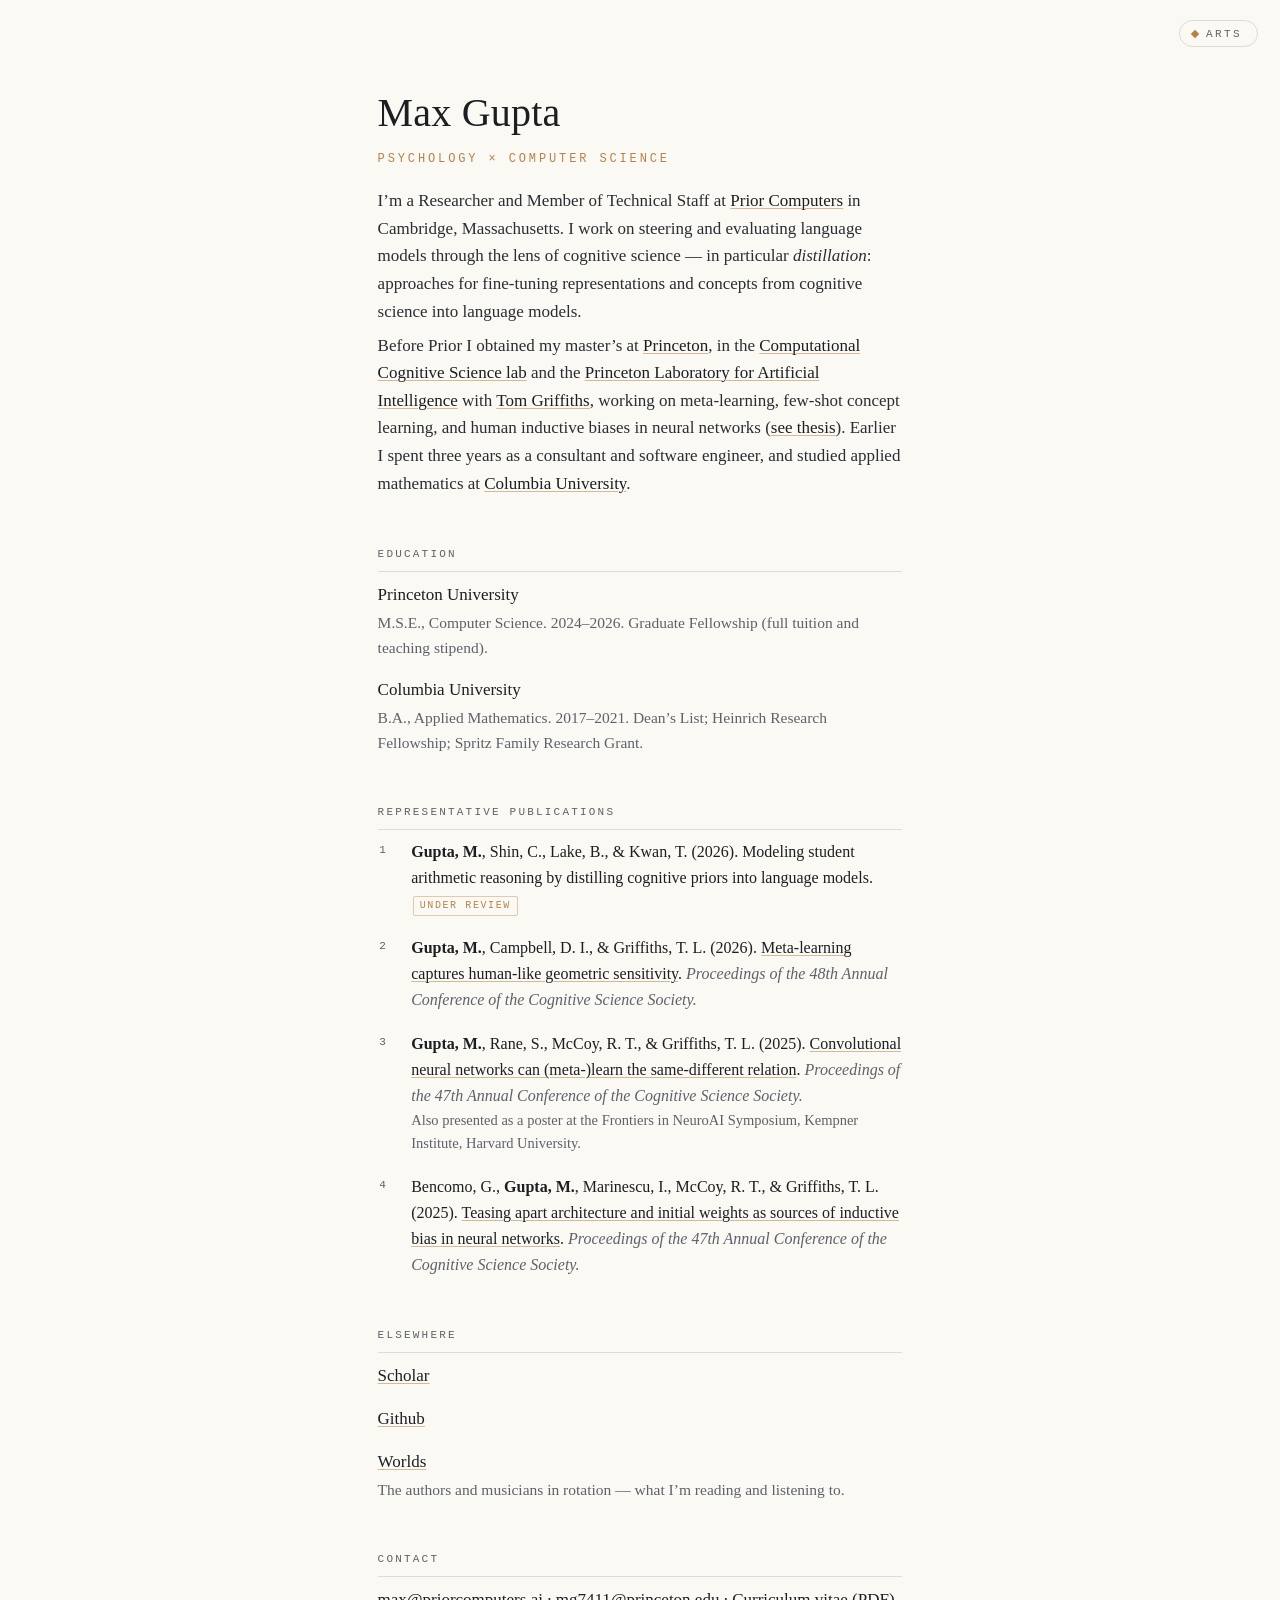
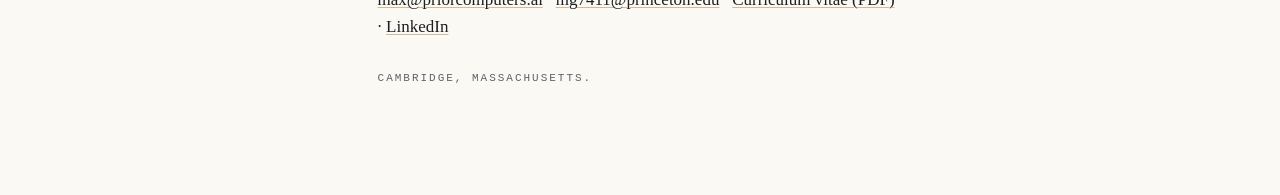
==== index.html @ bff2929c "Merge branch 'notes-field'" ====
<!DOCTYPE html>
<html lang="en">
<head>
<meta charset="utf-8">
<meta name="viewport" content="width=device-width, initial-scale=1">
<title>Max Gupta</title>
<meta name="description" content="Max Gupta — Researcher and Member of Technical Staff at Prior Computers, working on steering and evaluating language models through the lens of cognitive science.">
<meta property="og:title" content="Max Gupta">
<meta property="og:description" content="Psychology × Computer Science. Researcher at Prior Computers, Cambridge MA.">
<meta property="og:type" content="profile">
<meta name="author" content="Max Gupta">
<link rel="icon" href="data:image/svg+xml,%3Csvg%20xmlns='http://www.w3.org/2000/svg'%20viewBox='0%200%2016%2016'%3E%3Cellipse%20cx='7.2'%20cy='10'%20rx='4.6'%20ry='3.2'%20fill='%23B4834C'%20transform='rotate(-20%207.2%2010)'/%3E%3Cline%20x1='11.2'%20y1='9'%20x2='11.2'%20y2='1.6'%20stroke='%23B4834C'%20stroke-width='1.3'/%3E%3C/svg%3E">
<style>
:root{
  --paper:#EDE7DB;
  --ink:#17191D;
  --ink-2:#23272E;
  --navy:#1D2F45;
  --oxblue:#4A6B84;
  --tobacco:#8A6B4F;
  --accent:#B4834C;
  --hairline:rgba(237,231,219,.14);
  --mono:ui-monospace,"SF Mono",Menlo,Consolas,"Liberation Mono",monospace;
}
*{box-sizing:border-box}
html{height:100%}
html,body{margin:0}
body{min-height:100%}
/* The field is entirely fixed-position and must never scroll — that
   rule used to sit on html+body unconditionally, which also froze the
   science page, a document far taller than the viewport. Lock scrolling
   for the field only. */
body[data-mode="arts"]{height:100%;overflow:hidden}
body{
  background:radial-gradient(130% 100% at 50% 42%, var(--navy) 0%, #1a2431 34%, var(--ink) 68%, #14161a 100%);
  color:var(--paper);
  -webkit-font-smoothing:antialiased;
  user-select:none;
}
#stage{position:fixed;inset:0;overflow:hidden}

/* word-mark */
#mark{
  position:fixed;top:22px;left:26px;z-index:10;
  font-family:Georgia,"Times New Roman",serif;
  font-size:12px;letter-spacing:.34em;text-transform:uppercase;
  color:rgba(237,231,219,.62);
  pointer-events:none;
}

/* entities */
.ent{position:absolute;left:0;top:0;will-change:transform;pointer-events:none;
  transform:translate3d(-9999px,-9999px,0)} /* parked off-canvas until placed */
.ent .inner{transform:translate(-50%,-50%)}
.op{
  font-family:var(--mono);
  font-weight:500;
  line-height:1;
  white-space:nowrap;
  transform:translate(-50%,-50%);
  text-shadow:0 0 14px rgba(23,25,29,.8);
}
.op.dyn{
  color:var(--oxblue);
  font-family:Georgia,"Times New Roman",serif;
  font-style:italic;font-weight:400;
}
.op.struct{
  color:var(--tobacco);
  font-family:Georgia,"Times New Roman",serif;
  font-weight:400;
}
.note svg{display:block}

/* anchors: musical objects with a persistent small-caps label */
.anchor{pointer-events:auto;cursor:pointer;outline:none;width:58px;height:58px;left:-29px;top:-29px;
  display:block;text-decoration:none;color:inherit} /* anchors are real <a> elements */
.anchor .inner{position:absolute;left:50%;top:50%}
.anchor .alabel{
  position:absolute;left:50%;top:calc(50% + 23px);
  transform:translateX(-50%);
  font-family:Georgia,"Times New Roman",serif;
  font-variant:small-caps;
  font-size:16px;font-weight:500;letter-spacing:.26em;
  color:rgba(180,131,76,.78);white-space:nowrap;
  /* part of the anchor's single hit area: clicks on the label activate
     the enclosing <a> just like clicks on the note (one tab stop, one
     link), hover styles match via .anchor:hover; padding + equal
     negative margin fatten the hit area a few px without moving the text */
  pointer-events:auto;cursor:pointer;user-select:none;
  padding:5px 8px;margin:-5px -8px;
  transition:color 120ms linear;
  text-shadow:0 1px 6px rgba(23,25,29,.9);
}
.anchor:hover .alabel,.anchor:focus-visible .alabel{color:var(--accent)}

/* transform ring — the only feedback the field ever gives */
.ring{
  position:absolute;left:0;top:0;width:92px;height:92px;
  border:1px solid var(--accent);border-radius:50%;
  pointer-events:none;opacity:0;
  animation:ring .75s cubic-bezier(.2,.6,.3,1) forwards;
}
.ring.dim{border-color:var(--hairline)}
@keyframes ring{
  0%{opacity:.95;transform:translate(-50%,-50%) scale(.18)}
  100%{opacity:0;transform:translate(-50%,-50%) scale(1)}
}

/* controls — small caps, hairline, corner-anchored */
.ctl{
  position:fixed;bottom:20px;z-index:12;
  font-family:var(--mono);font-size:11px;
  letter-spacing:.28em;text-transform:uppercase;
  color:rgba(237,231,219,.55);
  background:transparent;
  border:1px solid var(--hairline);
  padding:7px 14px 6px 16px;
  cursor:pointer;
  transition:color .25s,border-color .25s;
}
.ctl:hover{color:var(--paper);border-color:rgba(237,231,219,.35)}
.ctl.on,.ctl[aria-expanded="true"]{color:var(--accent);border-color:rgba(180,131,76,.45)}
#btn-pause{left:22px}
#btn-dyn{left:120px}
#btn-sound{right:22px}

/* dynamics drawer */
#drawer{
  position:fixed;left:22px;bottom:62px;z-index:11;
  background:var(--ink-2);
  border:1px solid var(--hairline);
  padding:14px 16px 12px;
  min-width:252px;
}
#drawer .row{display:flex;align-items:center;gap:10px;margin:8px 0}
#drawer label{
  font-family:var(--mono);font-size:11px;letter-spacing:.16em;text-transform:uppercase;
  color:rgba(237,231,219,.6);width:88px;flex:none;
}
#drawer .val{
  font-family:var(--mono);font-size:11px;
  color:rgba(237,231,219,.78);width:34px;text-align:right;flex:none;
}
#drawer input[type=range]{
  -webkit-appearance:none;appearance:none;
  flex:1;min-width:96px;height:18px;background:transparent;cursor:pointer;margin:0;
}
#drawer input[type=range]::-webkit-slider-runnable-track{height:1px;background:rgba(237,231,219,.3)}
#drawer input[type=range]::-webkit-slider-thumb{
  -webkit-appearance:none;appearance:none;width:9px;height:9px;border-radius:50%;
  background:var(--accent);border:none;margin-top:-4px;
}
#drawer input[type=range]::-moz-range-track{height:1px;background:rgba(237,231,219,.3)}
#drawer input[type=range]::-moz-range-thumb{width:9px;height:9px;border-radius:50%;background:var(--accent);border:none}
#drawer select{
  flex:1;background:var(--ink);color:rgba(237,231,219,.8);
  border:1px solid var(--hairline);
  font-family:var(--mono);font-size:11px;letter-spacing:.06em;
  padding:4px 6px;cursor:pointer;
}
#drawer input:focus-visible,#drawer select:focus-visible{outline:1px solid var(--accent);outline-offset:3px}

/* ================= SCIENCE — the plain page =================
   A standard academic page: one narrow column of text on paper, a
   serif face, links that look like links. Nothing here moves. The
   only thing it shares with the field is the brass accent and the
   ink, so the two sides read as one site in two moods.          */
:root{
  --paper-lt:#FBF9F4;
  --ink-lt:#1C1E22;
  --muted:#5E6169;
  --rule:rgba(28,30,34,.13);
}
body[data-mode="science"]{
  background:var(--paper-lt);
  color:var(--ink-lt);
  font-family:var(--serif);
  line-height:1.62;
}
body[data-mode="arts"] #science{display:none}
body[data-mode="science"] #arts{display:none}

#science{
  max-width:44rem;
  margin:0 auto;
  padding:clamp(56px,9vh,104px) 7vw clamp(64px,12vh,120px);
  font-size:17px;
}
#science h1{
  margin:0;
  font-size:clamp(30px,5vw,40px);
  font-weight:400;letter-spacing:.005em;
}
#science .sub{
  margin:.35em 0 1.5em;
  font-family:var(--mono);
  font-size:12px;letter-spacing:.24em;text-transform:uppercase;
  color:var(--accent);
}
#science .bio{margin:0 0 .4em;color:#2A2D33}
#science section{margin-top:2.9em}
#science h2{
  margin:0 0 .85em;
  font-family:var(--mono);
  font-size:11px;letter-spacing:.2em;text-transform:uppercase;
  font-weight:400;color:var(--muted);
  padding-bottom:.6em;border-bottom:1px solid var(--rule);
}
#science a{color:var(--ink-lt);text-decoration:underline;text-decoration-color:rgba(180,131,76,.55);
  text-underline-offset:2px;text-decoration-thickness:1px}
#science a:hover{color:#7A5629;text-decoration-color:var(--accent)}
#science a:focus-visible{outline:1px solid var(--accent);outline-offset:2px}

/* education / elsewhere: term on the left, gloss under it */
#science .cv{margin:0}
#science .cv dt{font-weight:400;margin-top:.9em}
#science .cv dt:first-child{margin-top:0}
#science .cv dd{margin:.1em 0 0;color:var(--muted);font-size:15.5px}

/* publications: hanging indent, the way a reference list is set */
#science .pubs{margin:0;padding:0;list-style:none;counter-reset:pub}
#science .pubs li{
  position:relative;
  margin:0 0 1.15em;padding-left:2.1em;
  font-size:16px;
}
#science .pubs li::before{
  counter-increment:pub;content:counter(pub);
  position:absolute;left:.15em;top:.28em;
  font-family:var(--mono);font-size:11px;color:var(--muted);
}
/* own name in bold, the usual convention — NOT underlined, which would
   read as one more link in a list that is already full of them */
#science .au{font-weight:700}
#science .ven{color:var(--muted);font-style:italic}
#science .status{
  display:inline-block;margin-left:.15em;
  font-family:var(--mono);font-size:10px;
  letter-spacing:.16em;text-transform:uppercase;
  color:var(--accent);
  border:1px solid rgba(180,131,76,.4);
  border-radius:2px;padding:1px 6px;
  vertical-align:.12em;
}
#science .note{display:block;font-size:14.5px;color:var(--muted)}
#science .contact{margin:0}
#science .foot{
  margin:2.6em 0 0;font-family:var(--mono);
  font-size:11px;letter-spacing:.18em;text-transform:uppercase;color:var(--muted);
}

/* ---------------- the toggle ----------------
   One control, top right, in both modes. It names the side you are
   NOT on, so it reads as a destination rather than a state. */
#toggle{
  position:fixed;top:20px;right:22px;z-index:40;
  display:flex;align-items:center;gap:8px;
  background:transparent;border:1px solid var(--rule);
  border-radius:999px;
  padding:7px 15px 6px 12px;
  font-family:var(--mono);font-size:11px;
  letter-spacing:.22em;text-transform:uppercase;
  color:var(--muted);cursor:pointer;
  transition:color .2s var(--ease),border-color .2s var(--ease),background .2s var(--ease);
}
#toggle:hover{color:var(--ink-lt);border-color:rgba(28,30,34,.3)}
#toggle:focus-visible{outline:1px solid var(--accent);outline-offset:3px}
.tog-dot{
  width:6px;height:6px;background:var(--accent);
  transform:rotate(45deg);
  transition:transform .3s var(--ease);
}
#toggle:hover .tog-dot{transform:rotate(135deg)}
body[data-mode="arts"] #toggle{
  border-color:var(--hairline);
  color:rgba(237,231,219,.55);
}
body[data-mode="arts"] #toggle:hover{
  color:var(--paper);border-color:rgba(237,231,219,.35);
}
/* the field's own chrome sits top-left / bottom, so the toggle never
   collides with it; on a phone the mark moves down out of its way */
@media (max-width:600px){
  #toggle{top:14px;right:14px;padding:6px 12px 5px 10px}
  #science{font-size:16px;padding-top:76px}
}

@media (prefers-reduced-motion:reduce){
  #toggle,.tog-dot{transition:none}
}

</style>
</head>
<body data-mode="science">

<button id="toggle" type="button" aria-pressed="false">
  <span class="tog-dot" aria-hidden="true"></span><span id="tog-label">Arts</span>
</button>

<!-- ======================= SCIENCE ======================= -->
<main id="science">
  <header class="pg-head">
    <h1>Max Gupta</h1>
    <p class="sub">Psychology &#215; Computer Science</p>
    <p class="bio">
      I&rsquo;m a Researcher and Member of Technical Staff at
      <a href="https://priorcomputers.ai">Prior Computers</a> in Cambridge, Massachusetts. I work on
      steering and evaluating language models through the lens of cognitive science &mdash; in
      particular <em>distillation</em>: approaches for fine-tuning representations and concepts from
      cognitive science into language models.
    </p>
    <p class="bio">
      Before Prior I obtained my master&rsquo;s at <a href="https://www.princeton.edu/">Princeton</a>, in the
      <a href="https://cocosci.princeton.edu/">Computational Cognitive Science lab</a> and the
      <a href="https://ai.princeton.edu">Princeton Laboratory for Artificial Intelligence</a> with
      <a href="https://cocosci.princeton.edu/tom/index.php">Tom Griffiths</a>, working on
      meta-learning, few-shot concept learning, and human inductive biases in neural networks
      (<a href="https://www.proquest.com/openview/a7b53e648a8e9a870068081271bfec73/1?pq-origsite=gscholar&amp;cbl=18750&amp;diss=y">see
      thesis</a>). Earlier I spent three years as a consultant and software engineer, and studied applied
      mathematics at <a href="https://www.columbia.edu/">Columbia University</a>.
    </p>
  </header>

  <section>
    <h2>Education</h2>
    <dl class="cv">
      <dt>Princeton University</dt>
      <dd>M.S.E., Computer Science. 2024&ndash;2026.
          Graduate Fellowship (full tuition and teaching stipend).</dd>
      <dt>Columbia University</dt>
      <dd>B.A., Applied Mathematics. 2017&ndash;2021.
          Dean&rsquo;s List; Heinrich Research Fellowship; Spritz Family Research Grant.</dd>
    </dl>
  </section>

  <section>
    <h2>Representative Publications</h2>
    <ol class="pubs">
      <li>
        <span class="au">Gupta, M.</span>, Shin, C., Lake, B., &amp; Kwan, T. (2026).
        Modeling student arithmetic reasoning by distilling cognitive priors into language models.
        <span class="status">Under review</span>
      </li>
      <li>
        <span class="au">Gupta, M.</span>, Campbell, D. I., &amp; Griffiths, T. L. (2026).
        <a href="https://scholar.google.com/citations?view_op=view_citation&amp;hl=en&amp;user=8n1BqYUAAAAJ&amp;citation_for_view=8n1BqYUAAAAJ:5nxA0vEk-isC">Meta-learning
        captures human-like geometric sensitivity</a>.
        <span class="ven">Proceedings of the 48th Annual Conference of the Cognitive Science Society.</span>
      </li>
      <li>
        <span class="au">Gupta, M.</span>, Rane, S., McCoy, R. T., &amp; Griffiths, T. L. (2025).
        <a href="https://arxiv.org/abs/2503.23212">Convolutional neural networks can (meta-)learn
        the same-different relation</a>.
        <span class="ven">Proceedings of the 47th Annual Conference of the Cognitive Science Society.</span>
        <span class="note">Also presented as a poster at the Frontiers in NeuroAI Symposium,
        Kempner Institute, Harvard University.</span>
      </li>
      <li>
        Bencomo, G., <span class="au">Gupta, M.</span>, Marinescu, I., McCoy, R. T., &amp; Griffiths, T. L. (2025).
        <a href="https://arxiv.org/abs/2502.20237">Teasing apart architecture and initial weights
        as sources of inductive bias in neural networks</a>.
        <span class="ven">Proceedings of the 47th Annual Conference of the Cognitive Science Society.</span>
      </li>
    </ol>
  </section>

  <section>
    <h2>Elsewhere</h2>
    <dl class="cv">
      <dt><a href="https://scholar.google.com/citations?user=8n1BqYUAAAAJ&amp;hl=en">Scholar</a></dt>
      <dt><a href="https://github.com/MaxDGU">Github</a></dt>
      <dt><a href="./worlds.html">Worlds</a></dt>
      <dd>The authors and musicians in rotation &mdash; what I&rsquo;m reading and listening to.</dd>
    </dl>
  </section>

  <section>
    <h2>Contact</h2>
    <p class="contact">
      <a href="mailto:max@priorcomputers.ai">max@priorcomputers.ai</a> &middot;
      <a href="mailto:mg7411@princeton.edu">mg7411@princeton.edu</a> &middot;
      <a href="assets/Max%20Gupta%20CV-2026.pdf">Curriculum vitae (PDF)</a> &middot;
      <a href="https://www.linkedin.com/in/max-g-991112a5/">LinkedIn</a>
    </p>
    <p class="foot">Cambridge, Massachusetts.</p>
  </section>
</main>

<!-- ======================== ARTS ========================= -->
<div id="arts" hidden>
<div id="stage"></div>
<div id="mark"></div>
<button class="ctl" id="btn-pause" aria-pressed="false">pause</button>
<button class="ctl" id="btn-dyn" aria-expanded="false" aria-controls="drawer">dynamics</button>
<button class="ctl" id="btn-sound" aria-pressed="false">sound</button>

<div id="drawer" hidden>
  <div class="row">
    <label for="s-temp">temperature</label>
    <input type="range" id="s-temp" min="0" max="2" step="0.01">
    <span class="val" id="v-temp"></span>
  </div>
  <div class="row">
    <label for="s-react">reactivity</label>
    <input type="range" id="s-react" min="0" max="1" step="0.01">
    <span class="val" id="v-react"></span>
  </div>
  <div class="row">
    <label for="s-dens">density</label>
    <input type="range" id="s-dens" min="6" max="24" step="1">
    <span class="val" id="v-dens"></span>
  </div>
  <div class="row">
    <label for="s-scale">scale</label>
    <select id="s-scale">
      <option value="chromatic">chromatic</option>
      <option value="minor pentatonic">minor pentatonic</option>
      <option value="major">major</option>
      <option value="whole-tone">whole-tone</option>
      <option value="dorian">dorian</option>
    </select>
  </div>
  <div class="row">
    <label for="s-voicing">voicing</label>
    <select id="s-voicing">
      <option value="random">random</option>
      <option value="triad">triad</option>
      <option value="quartal">quartal</option>
      <option value="pentatonic">pentatonic</option>
      <option value="overtone">overtone</option>
    </select>
  </div>
  <div class="row">
    <label for="s-motion">motion</label>
    <select id="s-motion">
      <option value="glide">glide</option>
      <option value="brownian">brownian</option>
      <option value="orbital">orbital</option>
      <option value="harmonic">harmonic</option>
      <option value="flocking">flocking</option>
      <option value="levy">lévy flight</option>
    </select>
  </div>
  <div class="row">
    <label for="s-inst">instrument</label>
    <select id="s-inst">
      <option value="piano">electric piano</option>
      <option value="synth">synth</option>
      <option value="saxophone">saxophone</option>
    </select>
  </div>
</div>
</div><!-- /#arts -->

<script>
(function(){
"use strict";

/* ==================== SITE — edit me =======================
   This is the block to edit. Change the name and the six
   anchor links here; everything else adapts.
     label = hover caption + aria-label
     url   = where the anchor navigates — external http(s)
             links open in a new tab; mailto: and ./ open
             normally in the same tab                       */
var SITE={
  name:"max gupta",
  links:[
    /* the arts side carries the arts links; scholar, github and contact
       read better as plain text on the science page */
    {id:"writing", label:"writing", url:"https://substack.com/@maxgupta662811"},
    {id:"sound",   label:"sound",   url:"https://soundcloud.com/max-gupta-777538832"},
    {id:"worlds",  label:"worlds",  url:"./worlds.html"}
  ]
};

/* ==================== PROGRESSION — tune me ================
   The field starts simple and earns its complexity.
   start    = operators on screen from the very first load
   unlocks  = persistent interaction count at which a NEW
              operator fades in at a screen edge (~2s, one
              quiet ripple, no text). Operators never mutate;
              the world only gains citizens.
   chordCap = maximum tones per entity until cap5At
              interactions, after which the cap rises to 5.  */
var PROGRESSION={
  start:["pp","pp","mp","mp","mf","mf","Σ","Σ"],
  unlocks:[
    {at:5,  op:"f"},
    {at:12, op:"∏"},
    {at:22, op:"∮"}
  ],
  chordCap:4,
  cap5At:35
};
/* ================== end of CONFIG ======================== */

/* ---------- constants ---------- */
var PAPER="237,231,219";
var MIN_CLAMP=36, MAX_CLAMP=96;
var NOTE_MIN=48, NOTE_MAX=84;               /* C3–C6 */
var NOTE_NAMES=["C","C#","D","D#","E","F","F#","G","G#","A","A#","B"];
var stage=document.getElementById("stage");
var reduced=window.matchMedia && window.matchMedia("(prefers-reduced-motion: reduce)").matches;

function rand(a,b){return a+Math.random()*(b-a);}
function nameOf(m){return NOTE_NAMES[((m%12)+12)%12]+(Math.floor(m/12)-1);}
function freqOf(m){return 440*Math.pow(2,(m-69)/12);}

/* ---------- dynamics settings (persisted) ---------- */
var LS_KEY="site-dynamics-v2";
/* scale and voicing default to the SAME pitch classes on purpose. The
   voicing decides what is born, the scale decides where a transform can
   step; matched, the field stays inside one consonant set indefinitely.
   Left mismatched — the old chromatic default — a seeded field drifts
   back to all twelve tones within a few minutes of transforms. */
var DEFAULTS={temperature:1.0, reactivity:1.0, density:18,
              scale:"minor pentatonic", voicing:"pentatonic",
              motion:"glide", instrument:"piano"};
var SCALES={
  "chromatic":[0,1,2,3,4,5,6,7,8,9,10,11],
  "minor pentatonic":[0,3,5,7,10],
  "major":[0,2,4,5,7,9,11],
  "whole-tone":[0,2,4,6,8,10],
  "dorian":[0,2,3,5,7,9,10]
};

/* ---------- voicing: what the field is built out of ----------
   Every field note used to be a uniform random semitone across C3–C6.
   Any two could therefore meet at a minor second, and since notes fuse
   into chords on contact, the harmony of the whole page was a coin
   toss. A voicing is a pitch-class set that all new notes are drawn
   from, so any combination the field arrives at is already consonant:
   stack a triad's tones in any order and octave and it stays a triad.

   `set` is null for `random`, which is the original behaviour.
   Pitches are snapped to the active scale afterwards, so this menu and
   the scale menu compose rather than fight.                          */
var VOICINGS={
  "random":     {set:null},
  "triad":      {set:[0,4,7]},        /* root, third, fifth            */
  "quartal":    {set:[0,5,10]},       /* stacked fourths               */
  "pentatonic": {set:[0,3,5,7,10]},   /* minor pentatonic              */
  "overtone":   {set:[0,2,4,7,10]}    /* partials 1,3,5,7,9 of the root */
};
/* Only these intervals stay clear down in the bass — a third voiced low
   is mud on any instrument, which is why arrangers avoid it there. */
var BASS_TONES=[0,5,7];
var BASS_TOP=59;             /* below C4 counts as the bass register  */

/* ---------- motion models ----------
   Six laws of motion for the same field. `glide` is the original:
   constant speed, direction changed only by walls and contacts. The
   others each answer a different question about how a note should
   wander. Temperature stays the single energy knob throughout — every
   model reads targetSpeed(), so warming the field speeds all six.
   Anchors are exempt: they are links first, and keep their stately
   glide so they never become hard to catch.                         */
var MOTIONS={
  "glide":    {},   /* ballistic — constant velocity between bounces   */
  "brownian": {},   /* Ornstein–Uhlenbeck — a true damped random walk  */
  "orbital":  {},   /* Newtonian central gravity, softened at the core */
  "harmonic": {},   /* each note springs about a home point (SHM)      */
  "flocking": {},   /* boids — separation, alignment, cohesion         */
  "levy":     {}    /* Lévy flight — Pareto runs, heavy-tailed turns   */
};

/* ---------- instruments ----------
   Three voices over the same note events. Each maps the dynamic's
   modulation index onto its own idea of brightness, so pp stays dark
   and ff bites whichever is chosen. `gain` trims each voice to a
   common loudness: a sawtooth carries far more energy than a sine.
   `dur` and `stagger` carry the articulation — the piano is struck and
   decays, the reed and the synth are blown and sustain.            */
var INSTRUMENTS={
  piano:    {gain:1.00, stagger:0.035, dur:function(n){return 0.55+0.14*n;}},
  synth:    {gain:0.42, stagger:0.045, dur:function(n){return 0.80+0.16*n;}},
  saxophone:{gain:0.36, stagger:0.055, dur:function(n){return 0.92+0.18*n;}}
};

var settings={};
for(var k0 in DEFAULTS) settings[k0]=DEFAULTS[k0];
try{
  var stored=JSON.parse(localStorage.getItem(LS_KEY)||"null");
  if(stored) for(var k1 in DEFAULTS){
    if(stored[k1]!==undefined) settings[k1]=stored[k1];
  }
  if(!SCALES[settings.scale]) settings.scale=DEFAULTS.scale;
  if(!MOTIONS[settings.motion]) settings.motion=DEFAULTS.motion;
  if(!INSTRUMENTS[settings.instrument]) settings.instrument=DEFAULTS.instrument;
  if(!VOICINGS[settings.voicing]) settings.voicing=DEFAULTS.voicing;
}catch(e){}
function saveSettings(){
  try{ localStorage.setItem(LS_KEY,JSON.stringify(settings)); }catch(e){}
}

/* ---------- interaction counter (persisted) ----------
   Every transform or fusion counts. Reload resets the field
   but keeps this number — the world remembers how much
   music has been made in it.                            */
var LS_PROG="site-progression-v1";
var interactions=0;
try{ interactions=Math.max(0,parseInt(localStorage.getItem(LS_PROG)||"0",10)||0); }catch(e){}
var progWrite=0;
function bumpInteractions(){
  interactions++;
  /* the count is exact in memory; the WRITE is coalesced. A dense field
     under an active motion model can transform many times a second, and
     localStorage.setItem is synchronous — writing each one janks. */
  if(!progWrite) progWrite=setTimeout(function(){
    progWrite=0;
    try{ localStorage.setItem(LS_PROG,String(interactions)); }catch(e){}
  },400);
  checkProgression();
}
function toneCap(){ return interactions>=PROGRESSION.cap5At ? 5 : PROGRESSION.chordCap; }

/* nearest scale tone (semitone classes mod 12); chromatic is identity */
function snapToScale(midi){
  var tones=SCALES[settings.scale]||SCALES.chromatic;
  if(tones.length===12) return midi;
  var pc=((midi%12)+12)%12;
  for(var d=0;d<=6;d++){
    if(tones.indexOf((pc+d)%12)>=0) return midi+d;
    if(tones.indexOf(((pc-d)%12+12)%12)>=0) return midi-d;
  }
  return midi;
}
function snapSet(set){
  var out=[];
  set.forEach(function(m){ var s=snapToScale(m); if(out.indexOf(s)<0) out.push(s); });
  return out.sort(function(a,b){return a-b;});
}

/* Pick a register FIRST, then a pitch class from the voicing inside it.
   Choosing register first keeps the field from stacking up in one
   octave, and lets the bass be treated differently from the rest. */
function seedPitch(){
  var v=VOICINGS[settings.voicing], set=v&&v.set;
  /* `random` is the original uniform draw, still snapped to the active
     scale so the invariant "every note sits on the scale" holds for all
     voicings. Under the chromatic scale the snap is the identity, so
     this reproduces the old field exactly. */
  if(!set) return snapToScale(NOTE_MIN+Math.floor(rand(0,NOTE_MAX-NOTE_MIN+1)));
  var r=Math.random(), lo, hi;
  if(r<0.25){ lo=NOTE_MIN; hi=BASS_TOP; }            /* a quarter down low */
  else if(r<0.70){ lo=BASS_TOP+1; hi=BASS_TOP+12; }  /* most in the middle */
  else { lo=BASS_TOP+13; hi=NOTE_MAX; }
  var pcs=set;
  if(hi<=BASS_TOP){
    pcs=set.filter(function(pc){ return BASS_TONES.indexOf(pc)>=0; });
    if(!pcs.length) pcs=[set[0]];
  }
  var pc=pcs[Math.floor(Math.random()*pcs.length)];
  var m=lo+((((pc-lo)%12)+12)%12);                   /* lowest such note ≥ lo */
  var span=Math.floor((hi-m)/12);
  if(span>0) m+=12*Math.floor(Math.random()*(span+1));
  m=snapToScale(m);
  if(m>NOTE_MAX) m-=12;
  if(m<NOTE_MIN) m+=12;
  return m;
}
/* nearest tone of the voicing, by shortest move around the circle —
   used to retune the field in place when the menu changes, so the
   switch is heard as a modulation rather than seen as a reshuffle */
function snapToVoicing(midi){
  var v=VOICINGS[settings.voicing], set=v&&v.set;
  if(!set) return midi;
  var pc=((midi%12)+12)%12, bestAbs=99, bestD=0;
  for(var i=0;i<set.length;i++){
    var d=((set[i]-pc)%12+12)%12;
    if(d>6) d-=12;
    if(Math.abs(d)<bestAbs){ bestAbs=Math.abs(d); bestD=d; }
  }
  return wrapRange(midi+bestD);
}
function reseatVoicing(){
  notes.forEach(function(n){
    if(n.anchor||n.dying) return;    /* anchors are the site's own identity */
    var out=[];
    n.tones.forEach(function(m){
      var t=snapToScale(snapToVoicing(m));
      if(out.indexOf(t)<0) out.push(t);
    });
    n.tones=out.sort(function(a,b){return a-b;});
    restyleNote(n);
  });
}

/* ---------- note geometry ----------
   Lower average pitch -> slightly larger head (18–30px).
   Brightness follows register: higher pitch reads brighter.
   Loudness (dynamics state) modulates both: pp faint/slightly
   smaller, ff full paper/slightly larger (±25% at most). */
function headSize(midi){           /* head width in px */
  return 30-(Math.min(NOTE_MAX,Math.max(NOTE_MIN,midi))-NOTE_MIN)/3; /* 30 → 18 */
}
function brightness(midi){         /* 0.55 … 1.0 */
  return 0.55+0.45*Math.min(1,Math.max(0,(midi-MIN_CLAMP)/(MAX_CLAMP-MIN_CLAMP)));
}
function avgOf(t){ var s=0,i; for(i=0;i<t.length;i++) s+=t[i]; return s/t.length; }

/* ---------- loudness states ---------- */
var DYN_LEVELS=["pp","p","mp","mf","f","ff"];
var DYN_GAIN={pp:0.02,p:0.035,mp:0.05,mf:0.07,f:0.1,ff:0.14};
function dynIx(d){var i=DYN_LEVELS.indexOf(d);return i<0?3:i;}
function dynSizeF(d){return 0.8+0.08*dynIx(d);}   /* 0.80 … 1.20 */
function dynOpacF(d){return 0.45+0.11*dynIx(d);}  /* 0.45 … 1.00 */
function dynAlpha(midi,dyn){
  return Math.min(1,brightness(midi)*dynOpacF(dyn)).toFixed(3);
}

/* ---------- chord renderer ----------
   Every entity is a pitch SET (1–5 tones): stacked noteheads
   sharing one stem. Adjacent tones (2nds/3rds) offset their
   heads on alternating sides of the stem — standard notation.
   style.brass    = brass fill/stroke (anchors: gold means "link")
   style.tremolo  = 3 diagonal slashes through the stem       */
function noteSVG(tones,flag,dyn,style){
  style=style||{};
  var f=dynSizeF(dyn);
  var t=tones.slice().sort(function(a,b){return a-b;});
  var avg=avgOf(t);
  var s=headSize(avg)*f, rx=s/2, ry=s*0.37, stemH=s*2.7;
  var span=t[t.length-1]-t[0];
  var k=s*0.42;                                   /* px per semitone */
  if(span>0 && span*k>stemH*0.9) k=stemH*0.9/span;
  var cxL=rx+4;                                   /* left-side head centre */
  var stemX=cxL+rx*0.9;
  var sides=[], hasRight=false, i;
  for(i=0;i<t.length;i++){
    sides[i]=(i>0 && t[i]-t[i-1]<=3) ? !sides[i-1] : false;
    if(sides[i]) hasRight=true;
  }
  var cy0=Math.ceil(stemH+span*k)+ry+4;           /* lowest head centre */
  var cyTop=cy0-span*k;
  var stemTop=cyTop-stemH;
  var h=Math.ceil(cy0+ry+4);
  var w=Math.ceil((hasRight?stemX+rx*0.95+rx:stemX+2)+4);
  var stroke, fillFor;
  if(style.brass){
    stroke="rgba(180,131,76,0.9)";
    fillFor=function(){return stroke;};
  }else{
    stroke="rgba("+PAPER+","+dynAlpha(avg,dyn)+")";
    fillFor=function(m){return "rgba("+PAPER+","+dynAlpha(m,dyn)+")";};
  }
  var parts=[];
  parts.push('<line x1="'+stemX.toFixed(1)+'" y1="'+stemTop.toFixed(1)+
    '" x2="'+stemX.toFixed(1)+'" y2="'+(cy0-1).toFixed(1)+
    '" stroke="'+stroke+'" stroke-width="1.4"/>');
  if(flag){
    parts.push('<path d="M '+stemX.toFixed(1)+' '+stemTop.toFixed(1)+
      ' C '+(stemX+rx*1.9).toFixed(1)+' '+(stemTop+stemH*0.12).toFixed(1)+
      ' '+(stemX+rx*1.7).toFixed(1)+' '+(stemTop+stemH*0.42).toFixed(1)+
      ' '+(stemX+rx*0.35).toFixed(1)+' '+(stemTop+stemH*0.62).toFixed(1)+
      '" fill="none" stroke="'+stroke+'" stroke-width="1.6" stroke-linecap="round"/>');
  }
  if(style.tremolo){
    var yc=stemTop+stemH*0.34;
    for(i=0;i<3;i++){
      var yy=yc+i*(ry*1.1+3.5);
      parts.push('<line x1="'+(stemX-rx*1.15).toFixed(1)+'" y1="'+(yy+3.4).toFixed(1)+
        '" x2="'+(stemX+rx*1.15).toFixed(1)+'" y2="'+(yy-3.4).toFixed(1)+
        '" stroke="'+stroke+'" stroke-width="2.1" stroke-linecap="round"/>');
    }
  }
  for(i=0;i<t.length;i++){
    var cxh=sides[i]?stemX+rx*0.95:cxL;
    var cyh=cy0-(t[i]-t[0])*k;
    parts.push('<ellipse cx="'+cxh.toFixed(1)+'" cy="'+cyh.toFixed(1)+'" rx="'+rx.toFixed(1)+
      '" ry="'+ry.toFixed(1)+'" transform="rotate(-20 '+cxh.toFixed(1)+' '+cyh.toFixed(1)+
      ')" fill="'+fillFor(t[i])+'"/>');
  }
  return '<svg width="'+w+'" height="'+h+'" viewBox="0 0 '+w+' '+h+'">'+parts.join("")+'</svg>';
}

/* ---------- operators ----------
   Two abstract families, no scalars, no self-mutation — an
   operator's glyph is fixed at spawn forever:
     DYNAMICS   (oxblue, italic serif): pp mp mf f —
                set the entity's loudness state (gain + visual weight)
     STRUCTURAL (tobacco): Σ fuse the nearest single-or-smaller
                entity into the set, ∏ split a chord in two /
                ascend a single tone, ∮ cycle the whole set up
                one scale degree.                               */
var OP_DEFS=[
  {fam:"dyn",    level:"pp", label:"pp"},
  {fam:"dyn",    level:"mp", label:"mp"},
  {fam:"dyn",    level:"mf", label:"mf"},
  {fam:"dyn",    level:"f",  label:"f"},
  {fam:"struct", sym:"Σ",    label:"Σ"},
  {fam:"struct", sym:"∏",    label:"∏"},
  {fam:"struct", sym:"∮",    label:"∮"}
];

/* wrap a midi value inside the spawn range */
function wrapRange(m){
  var span=NOTE_MAX-NOTE_MIN+1;
  return NOTE_MIN+(((m-NOTE_MIN)%span)+span)%span;
}

/* ∮ — one scale degree upward, cyclically: chromatic steps a semitone,
   scales step to the next scale tone; wraps at the range top back to
   the bottom. Off-scale pitches are snapped first, then advanced. */
function nextDegreeUp(midi){
  var tones=SCALES[settings.scale]||SCALES.chromatic;
  var base=midi, pc=((base%12)+12)%12;
  if(tones.indexOf(pc)<0){ base=snapToScale(midi); pc=((base%12)+12)%12; }
  var next=-1, i;
  for(i=0;i<tones.length;i++){ if(tones[i]>pc){ next=tones[i]; break; } }
  var cand=(next>=0) ? base-pc+next : base-pc+tones[0]+12;
  if(cand>NOTE_MAX) cand=snapToScale(wrapRange(cand));
  return cand;
}

/* ∏ on a single tone — ascend to the next harmonic tone (a fifth up,
   snapped to the scale), wrapping inside the range. */
function piAscend(midi){
  var cand=snapToScale(midi+7);
  if(cand>NOTE_MAX) cand=snapToScale(wrapRange(midi+7));
  if(cand===midi) cand=snapToScale(wrapRange(midi+12));
  return cand;
}

/* ---------- entities ---------- */
var notes=[], anchors=[], operators=[], simT=0, W=0, H=0, UID=1;
var transformCount=0, transformResults=[];

function makeEntity(cls,tag){
  var el=document.createElement(tag||"div");
  el.className="ent "+cls;
  stage.appendChild(el);
  return el;
}

function restyleNote(n){
  n.el.innerHTML='<div class="inner note">'+
    noteSVG(n.tones,n.flag,n.dyn,{brass:n.brass,tremolo:n.tremolo})+"</div>"+(n.anchorHTML||"");
  n.r=headSize(avgOf(n.tones))*dynSizeF(n.dyn)*0.864*(1+0.1*(n.tones.length-1)); /* collision radius (+20% reach) */
  var b=n.el.firstChild.getBoundingClientRect();   /* visual bounds for walls */
  n.rv=Math.max(b.width,b.height)/2+2;
  if(n.anchor){                                    /* label sits below the chord */
    var lab=n.el.querySelector(".alabel");
    if(lab) lab.style.top="calc(50% + "+Math.round(n.rv+5)+"px)";
  }
}

function spawnNote(fade){
  var el=makeEntity("note");
  var midi=seedPitch();
  var sp=rand(28,64), ang=rand(0,Math.PI*2);
  var n={el:el, id:UID++, tones:[midi], flag:Math.random()<0.45, dyn:"mf",
         x:rand(60,W-60), y:rand(80,H-80),
         vx:0, vy:0,
         cool:{}, r:18, pace:rand(0.5,1.5)};   /* stable personal pace */
  n.baseSp=sp;
  var ts=targetSpeed(n)||30;                  /* spawn AT cruise speed — no ramp */
  n.vx=Math.cos(ang)*ts; n.vy=Math.sin(ang)*ts;
  place(n);                                   /* born AT its spot — never at (0,0) */
  restyleNote(n);
  if(fade){
    el.style.transition="opacity .7s ease";
    el.style.opacity="0";
    requestAnimationFrame(function(){requestAnimationFrame(function(){el.style.opacity="1";});});
  }
  notes.push(n);
  return n;
}

/* spawn a field entity with a given pitch set / position / heading
   (used when ∏ divides a chord) */
function spawnSet(tones,x,y,ang,dyn){
  var el=makeEntity("note");
  var n={el:el, id:UID++, tones:tones.slice().sort(function(a,b){return a-b;}),
         flag:Math.random()<0.45, dyn:dyn||"mf",
         x:Math.min(Math.max(x,40),Math.max(40,W-40)),
         y:Math.min(Math.max(y,60),Math.max(60,H-60)),
         vx:0, vy:0, cool:{}, r:18, pace:rand(0.5,1.5)};
  n.baseSp=rand(28,64);
  var ts=targetSpeed(n)||30;
  n.vx=Math.cos(ang)*ts; n.vy=Math.sin(ang)*ts;
  for(var k=0;k<operators.length;k++) n.cool[k]=simT+1.0;
  place(n);                                   /* born AT its spot — never at (0,0) */
  restyleNote(n);
  notes.push(n);
  return n;
}

/* ---------- anchors: musical objects, immune to everything ----------
   ALL anchors wear brass — gold is the field's way of saying "link".
   Each is still distinguished by its nature, not a ring:
     writing = a four-tone chord        worlds  = a triad
     scholar = a close two-tone third   tech    = two tones an octave apart
     sound   = a tone with tremolo      contact = a single high tone
   Voicings are snapped to the scale at spawn. Anchors glide at a
   fixed stately pace (~0.3× base, outside the field's pace range)
   and spawn ALREADY at cruise velocity, spread across the viewport
   by deterministic REGION ownership: each anchor owns a fixed
   fractional slot, with small jitter, ≥8% edge margins, and a hard
   floor of ≥30% of the smaller viewport dimension between pairs.  */
var ANCHOR_SETS={
  writing:[57,60,64,67],     /* four-tone chord */
  tech:[57,69],              /* two tones, one octave apart */
  sound:[66],                /* single tone + tremolo slashes */
  scholar:[60,64],           /* two-tone interval: a third */
  worlds:[60,64,67],         /* major triad */
  contact:[74]               /* a single high tone */
};
/* Region ownership: each anchor owns a fixed fractional slot, so the
   whole field is covered deterministically on every load — no sampling
   luck involved. Landscape slots cover all four quadrants plus top and
   lower centre; portrait slots ladder down the page in three columns.
   Raw slot layouts hold ≥34% of min-dim pairwise separation even on a
   square viewport.                                        */
var ANCHOR_SLOTS_LANDSCAPE=[[0.16,0.22],[0.84,0.20],[0.50,0.15],[0.20,0.82],[0.80,0.84],[0.50,0.64]];
var ANCHOR_SLOTS_PORTRAIT =[[0.20,0.12],[0.80,0.22],[0.50,0.40],[0.20,0.56],[0.80,0.68],[0.50,0.88]];
var ANCHOR_JITTER=0.035;     /* ±3.5% of the viewport per axis */
var ANCHOR_MIN_SEP=0.30;     /* × min(W,H) — hard floor between pairs */
var ANCHOR_PACE=0.3;         /* fixed slow glide, regardless of field pace */
function minPairDist(pts){
  var m=Infinity;
  for(var i=0;i<pts.length;i++)for(var j=i+1;j<pts.length;j++){
    var dx=pts[i][0]-pts[j][0], dy=pts[i][1]-pts[j][1];
    var d=Math.sqrt(dx*dx+dy*dy);
    if(d<m)m=d;
  }
  return m;
}
/* The slot layouts are drawn for a full set of six links. With fewer —
   the arts side carries two — taking the first n would bunch them in
   whichever corner of the layout happens to come first. Farthest-point
   sampling instead picks the n slots that are furthest apart, so two
   anchors land on a diagonal and the field stays balanced. */
function pickSlots(slots,n){
  if(n>=slots.length) return slots;
  var chosen=[0], i, j;
  while(chosen.length<n){
    var best=-1, bestD=-1;
    for(i=0;i<slots.length;i++){
      if(chosen.indexOf(i)>=0) continue;
      var d=Infinity;
      for(j=0;j<chosen.length;j++){
        var dx=slots[i][0]-slots[chosen[j]][0], dy=slots[i][1]-slots[chosen[j]][1];
        d=Math.min(d,dx*dx+dy*dy);
      }
      if(d>bestD){ bestD=d; best=i; }
    }
    if(best<0) break;
    chosen.push(best);
  }
  return chosen.map(function(k){ return slots[k]; });
}
function anchorSpots(){
  var slots=pickSlots(W>=H?ANCHOR_SLOTS_LANDSCAPE:ANCHOR_SLOTS_PORTRAIT,SITE.links.length);
  var minDim=Math.min(W,H), need=minDim*ANCHOR_MIN_SEP;
  var mx=W*0.08, my=H*0.08;                      /* ≥8% edge margins */
  var out=[], scale=1, attempt;
  for(attempt=0;attempt<4;attempt++){
    out=[];
    var j=ANCHOR_JITTER*scale;
    SITE.links.forEach(function(link,i){
      var s=slots[i%slots.length];
      var x=W*s[0]+rand(-j,j)*W, y=H*s[1]+rand(-j,j)*H;
      x=Math.max(mx,Math.min(W-mx,x));
      y=Math.max(my,Math.min(H-my,y));
      out.push([x,y]);
    });
    if(out.length<2||minPairDist(out)>=need) break;
    scale*=0.5;          /* shrink jitter; near-zero jitter always passes */
  }
  return out;
}
function spawnAnchors(){
  var spots=anchorSpots();
  SITE.links.forEach(function(link,i){
    /* each anchor is a real <a>: click / Enter / middle-click /
       cmd-click all navigate natively — no intermediary panel */
    var el=makeEntity("anchor","a");
    el.href=link.url;
    if(/^https?:/i.test(link.url)){          /* externals open in a new tab */
      el.target="_blank"; el.rel="noopener";
    }
    el.setAttribute("aria-label",link.label);
    var sp=rand(16,30), ang=rand(0,Math.PI*2);
    var spot=spots[i];
    var set=ANCHOR_SETS[link.id]||[60+i*4];
    var n={el:el, id:UID++, tones:snapSet(set), flag:i%2===0, anchor:true,
           link:link, dyn:"mf",
           brass:true, tremolo:link.id==="sound",
           pace:ANCHOR_PACE,
           x:spot[0], y:spot[1],
           vx:0, vy:0,
           cool:{}, r:18,
           anchorHTML:'<div class="alabel">'+link.label+'</div>'};
    n.baseSp=sp;
    var ts=targetSpeed(n)||10;               /* spawn AT cruise speed — no ramp */
    n.vx=Math.cos(ang)*ts; n.vy=Math.sin(ang)*ts;
    place(n);                                /* slot position from the first paint */
    restyleNote(n);
    /* Space does not activate <a> natively — make it match Enter */
    el.addEventListener("keydown",function(ev){
      if(ev.key===" "){ev.preventDefault();el.click();}
    });
    /* hover/focus answers with a single brass ripple */
    el.addEventListener("mouseenter",function(){flashRing(n.x,n.y,false);});
    el.addEventListener("focus",function(){flashRing(n.x,n.y,false);});
    notes.push(n);
    anchors.push(n);
  });
}

/* ---------- operators: stable citizens ---------- */
function defFor(label){
  for(var i=0;i<OP_DEFS.length;i++) if(OP_DEFS[i].label===label) return OP_DEFS[i];
  return null;
}
function opByLabel(l){
  for(var i=0;i<operators.length;i++) if(operators[i].label===l) return operators[i];
  return null;
}
function spawnOperator(def,atEdge,fade){
  var el=makeEntity("");
  var fs=def.fam==="dyn"?rand(26,36):rand(30,42);
  var glyph=document.createElement("div");
  glyph.className="op "+def.fam;
  glyph.style.fontSize=fs.toFixed(1)+"px";
  glyph.textContent=def.label;
  el.appendChild(glyph);
  var b=glyph.getBoundingClientRect();
  var sp=rand(11,26), ang=rand(0,Math.PI*2);
  var x,y;
  if(atEdge){
    var side=Math.floor(rand(0,4));
    if(side===0){ x=rand(80,Math.max(90,W-80)); y=44; }
    else if(side===1){ x=W-52; y=rand(100,Math.max(110,H-100)); }
    else if(side===2){ x=rand(80,Math.max(90,W-80)); y=H-52; }
    else { x=52; y=rand(100,Math.max(110,H-100)); }
  }else{
    x=rand(80,Math.max(90,W-80)); y=rand(100,Math.max(110,H-100));
  }
  var o={el:el, def:def, label:def.label, glyph:glyph,
         operator:true,                          /* keeps its glide in every model */
         x:x, y:y,
         vx:0, vy:0,
         r:Math.max(b.width,b.height)/2*0.8,     /* collision radius */
         rv:Math.max(b.width,b.height)/2+2,      /* visual bounds for walls */
         pace:rand(0.5,1.5)};
  o.baseSp=sp;
  var ts=targetSpeed(o)||20;                  /* spawn AT cruise speed — no ramp */
  o.vx=Math.cos(ang)*ts; o.vy=Math.sin(ang)*ts;
  place(o);                                   /* born AT its spot — never at (0,0) */
  operators.push(o);
  if(fade){
    el.style.transition="opacity 2s ease";
    el.style.opacity="0";
    requestAnimationFrame(function(){requestAnimationFrame(function(){el.style.opacity="1";});});
    flashRing(x,y,true);                        /* one quiet ripple, no fanfare */
  }
  return o;
}
function spawnOperators(){
  PROGRESSION.start.forEach(function(l){ spawnOperator(defFor(l),false,false); });
  PROGRESSION.unlocks.forEach(function(u){
    if(interactions>=u.at && !opByLabel(u.op)) spawnOperator(defFor(u.op),true,false);
  });
}
function checkProgression(){
  if(reduced) return;          /* reduced motion: progression stays frozen */
  PROGRESSION.unlocks.forEach(function(u){
    if(interactions>=u.at && !opByLabel(u.op)) spawnOperator(defFor(u.op),true,!reduced);
  });
}

function place(e){
  e.el.style.transform="translate3d("+e.x.toFixed(2)+"px,"+e.y.toFixed(2)+"px,0)";
}
function renderAll(){
  notes.forEach(place);
  operators.forEach(place);
}

/* ---------- density (live add/remove; anchors exempt) ---------- */
function fieldNotes(){
  return notes.filter(function(n){return !n.anchor && !n.dying;});
}
function adjustDensity(){
  var cur=fieldNotes(), target=settings.density, i;
  if(cur.length<target){
    for(i=cur.length;i<target;i++) spawnNote(true);
  }else if(cur.length>target){
    var kill=cur.slice(target);
    kill.forEach(function(n){
      n.dying=true;
      n.el.style.transition="opacity .7s ease";
      n.el.style.opacity="0";
      setTimeout(function(){
        var ix=notes.indexOf(n);
        if(ix>=0) notes.splice(ix,1);
        n.el.remove();
      },750);
    });
  }
}

/* ---------- effects: the brass ripple is the only feedback ---------- */
function flashRing(x,y,dim){
  var d=document.createElement("div");
  d.className="ring"+(dim?" dim":"");
  d.style.transform="translate(-50%,-50%)";
  d.style.left=x+"px"; d.style.top=y+"px";
  stage.appendChild(d);
  setTimeout(function(){d.remove();},800);
}

/* ---------- sound (off by default): FM electric-piano voice ----------
   Each tone of the set is a small FM voice, struck ~35ms apart,
   low to high; bigger sets ring longer, gains stay ÷√n-normalised.
   Voice: a sine CARRIER whose frequency is modulated by a sine
   MODULATOR at exactly 2× the carrier frequency (2:1 — the classic
   electric-piano pairing). The modulation INDEX decays exponentially
   over the note: a bright attack that rounds off toward a pure sine
   body. A faint second carrier partial at 2× (low gain) adds body.
   Loudness states scale gain AND modulation index together: pp is a
   nearly pure dark sine, ff has real FM bite. Master stays
   conservative: a ff 5-tone chord peaks ≈0.37 (< 0.5).          */
var actx=null, soundOn=false, lastArp=null, voiceLog=[], master=null;
var DYN_INDEX={pp:0.35,p:0.6,mp:0.9,mf:1.3,f:1.8,ff:2.4};
var VOICE={ratio:2, attack:0.030, indexFloor:0.12, indexDecayAt:0.7,
           partialRatio:2, partialGain:0.18};

/* Every voice meets the same master chain: a modest gain into a gentle
   compressor. The sustaining voices (synth, reed) overlap far more than
   the struck piano does, and a dense field can fire several chords at
   once — the compressor is what guarantees none of that ever clips. */
var noiseBuf=null;
/* two seconds of noise, made once and looped — allocating a fresh buffer
   per note would churn memory in a field that plays constantly */
function noiseBuffer(){
  if(!noiseBuf&&actx){
    var n=Math.floor(actx.sampleRate*2);
    noiseBuf=actx.createBuffer(1,n,actx.sampleRate);
    var d=noiseBuf.getChannelData(0);
    for(var i=0;i<n;i++) d[i]=Math.random()*2-1;
  }
  return noiseBuf;
}
function masterOut(){
  if(!actx) return null;
  if(!master){
    master=actx.createGain(); master.gain.value=0.9;
    var comp=actx.createDynamicsCompressor();
    comp.threshold.value=-14; comp.knee.value=12; comp.ratio.value=4;
    comp.attack.value=0.004; comp.release.value=0.18;
    master.connect(comp); comp.connect(actx.destination);
  }
  return master;
}

/* ELECTRIC PIANO — a sine CARRIER frequency-modulated by a sine
   MODULATOR at exactly 2x the carrier (the classic 2:1 pairing). The
   modulation INDEX decays exponentially: a bright attack rounding off
   toward a pure sine body. A faint partial at 2x adds weight. */
function voicePiano(out,tt,f,dur,g0,idx){
  var fmod=f*VOICE.ratio;
  var iPk=idx*fmod, iFl=idx*VOICE.indexFloor*fmod;
  var env=actx.createGain();
  env.gain.setValueAtTime(0.0001,tt);
  env.gain.exponentialRampToValueAtTime(g0,tt+VOICE.attack);        /* soft 30ms attack */
  env.gain.exponentialRampToValueAtTime(0.0001,tt+dur);
  var car=actx.createOscillator(); car.type="sine"; car.frequency.value=f;
  var mod=actx.createOscillator(); mod.type="sine"; mod.frequency.value=fmod;
  var mg=actx.createGain();
  mg.gain.setValueAtTime(iPk,tt);                                     /* bright attack */
  mg.gain.exponentialRampToValueAtTime(iFl,tt+dur*VOICE.indexDecayAt);/* -> round body */
  mod.connect(mg); mg.connect(car.frequency);
  var par=actx.createOscillator(); par.type="sine"; par.frequency.value=f*VOICE.partialRatio;
  var pg=actx.createGain(); pg.gain.value=VOICE.partialGain;
  car.connect(env); par.connect(pg); pg.connect(env);
  env.connect(out);
  car.start(tt); car.stop(tt+dur+0.05);
  mod.start(tt); mod.stop(tt+dur+0.05);
  par.start(tt); par.stop(tt+dur+0.05);
  return {osc:["sine","sine"], ratio:VOICE.ratio,
          carrierFreq:f, modFreq:fmod,
          index:{peak:idx, floor:idx*VOICE.indexFloor,
                 modGainPeak:iPk, modGainFloor:iFl, decayAt:dur*VOICE.indexDecayAt},
          partial:{type:"sine", freq:f*VOICE.partialRatio, gain:VOICE.partialGain},
          attack:VOICE.attack};
}

/* SYNTH — two sawtooths detuned a few cents against each other for
   movement, a sine an octave below for floor, all through one resonant
   lowpass that sweeps down over the note. The dynamic sets where the
   sweep starts, so ff opens bright and pp stays closed. */
function voiceSynth(out,tt,f,dur,g0,idx){
  var atk=0.014, rel=dur*0.55;
  var env=actx.createGain();
  env.gain.setValueAtTime(0.0001,tt);
  env.gain.exponentialRampToValueAtTime(g0,tt+atk);
  env.gain.setValueAtTime(g0,tt+dur-rel);            /* hold, then release */
  env.gain.exponentialRampToValueAtTime(0.0001,tt+dur);
  var lp=actx.createBiquadFilter(); lp.type="lowpass"; lp.Q.value=6;
  var top=Math.min(11000,f*(2.2+3.2*idx)), bot=Math.max(180,f*1.25);
  lp.frequency.setValueAtTime(top,tt);
  lp.frequency.exponentialRampToValueAtTime(bot,tt+dur*0.75);
  var a=actx.createOscillator(); a.type="sawtooth"; a.frequency.value=f; a.detune.value=-7;
  var b=actx.createOscillator(); b.type="sawtooth"; b.frequency.value=f; b.detune.value=7;
  var sub=actx.createOscillator(); sub.type="sine"; sub.frequency.value=f/2;
  var sg=actx.createGain(); sg.gain.value=0.25;
  a.connect(lp); b.connect(lp); sub.connect(sg); sg.connect(lp);
  lp.connect(env); env.connect(out);
  [a,b,sub].forEach(function(o){ o.start(tt); o.stop(tt+dur+0.05); });
  return {osc:["sawtooth","sawtooth","sine"], detune:7,
          carrierFreq:f, sub:f/2,
          filter:{type:"lowpass", from:top, to:bot, Q:6},
          attack:atk};
}

/* SAXOPHONE — a lowpassed sawtooth is NOT a saxophone, which is what
   this was. Measured, the old voice was fundamental-dominant with
   everything above the 5th harmonic gone: a filtered synth pad. Three
   things separate a reed from that, and all three are here now.

   1. SPECTRAL TILT. A sax is a conical bore: the 2nd and 3rd harmonics
      sit at or above the fundamental, and energy runs out past the 10th.
      A gentle highpass just under the fundamental buys that tilt.
   2. FIXED FORMANTS. The bore resonates at the same frequencies whatever
      note is fingered — around 800, 1600 and 2700 Hz. Because they do
      NOT move with pitch, low notes come out buzzy and rich while high
      notes come out pure, exactly as the real instrument does. The
      filters are capped in absolute Hz for the same reason.
   3. BREATH. Air through a bandpass around 3kHz, loud at the moment the
      reed speaks and never quite gone after. Scaled back as pitch rises,
      where there are fewer harmonics to hide it behind.

   Plus the two gestures of playing one: a small scoop up into the note
   as the reed catches, and vibrato that only arrives once the tone is
   established.                                                       */
var SAX={hpRel:1.1, hpCap:320, lpRel:8, lpCap:5200, lpFrom:2.2, lpOpen:0.09,
         formants:[[800,1.1,9],[1600,1.5,7],[2700,2.0,7]],
         noiseHz:3200, noiseQ:0.9, noisePeak:0.5, noiseSus:0.06,
         vibRate:5.2, vibDepth:0.005, vibDelay:0.22, scoop:0.03};
function voiceSax(out,tt,f,dur,g0,idx){
  var atk=0.055, rel=dur*0.42, i;
  var env=actx.createGain();
  env.gain.setValueAtTime(0.0001,tt);
  env.gain.exponentialRampToValueAtTime(g0,tt+atk);       /* breath rising */
  env.gain.setValueAtTime(g0,tt+dur-rel);
  env.gain.exponentialRampToValueAtTime(0.0001,tt+dur);

  var osc=actx.createOscillator(); osc.type="sawtooth";
  osc.frequency.setValueAtTime(f*(1-SAX.scoop),tt);       /* the reed catches */
  osc.frequency.linearRampToValueAtTime(f,tt+0.06);
  var lfo=actx.createOscillator(); lfo.type="sine"; lfo.frequency.value=SAX.vibRate;
  var lg=actx.createGain();
  lg.gain.setValueAtTime(0.0001,tt);
  lg.gain.setValueAtTime(0.0001,tt+SAX.vibDelay);         /* held off, then in */
  lg.gain.linearRampToValueAtTime(f*SAX.vibDepth,tt+SAX.vibDelay+0.25);
  lfo.connect(lg); lg.connect(osc.frequency);

  /* breath: one shared noise buffer, band-passed to the air register */
  var nz=actx.createBufferSource(); nz.buffer=noiseBuffer(); nz.loop=true;
  var nb=actx.createBiquadFilter(); nb.type="bandpass";
  nb.frequency.value=SAX.noiseHz; nb.Q.value=SAX.noiseQ;
  var ng=actx.createGain();
  var air=Math.max(0.45,Math.min(1,500/f));               /* less hiss up high */
  ng.gain.setValueAtTime(0.0001,tt);
  ng.gain.exponentialRampToValueAtTime(SAX.noisePeak*air,tt+0.020);   /* chiff */
  ng.gain.exponentialRampToValueAtTime(SAX.noiseSus*air,tt+0.10);
  nz.connect(nb); nb.connect(ng);

  var hp=actx.createBiquadFilter(); hp.type="highpass";
  hp.frequency.value=Math.min(f*SAX.hpRel,SAX.hpCap); hp.Q.value=0;
  var lp=actx.createBiquadFilter(); lp.type="lowpass"; lp.Q.value=0.5;
  var lpTop=Math.min(f*SAX.lpRel*(0.6+0.4*idx),SAX.lpCap);
  lp.frequency.setValueAtTime(Math.min(f*SAX.lpFrom,lpTop),tt);
  lp.frequency.exponentialRampToValueAtTime(lpTop,tt+SAX.lpOpen);
  osc.connect(hp); ng.connect(hp); hp.connect(lp);

  var node=lp, fmts=[];
  for(i=0;i<SAX.formants.length;i++){
    var spec=SAX.formants[i];
    var pk=actx.createBiquadFilter(); pk.type="peaking";
    pk.frequency.value=spec[0]; pk.Q.value=spec[1]; pk.gain.value=spec[2];
    node.connect(pk); node=pk; fmts.push(spec[0]);
  }
  node.connect(env); env.connect(out);
  osc.start(tt); osc.stop(tt+dur+0.05);
  lfo.start(tt); lfo.stop(tt+dur+0.05);
  nz.start(tt);  nz.stop(tt+dur+0.05);
  return {osc:["sawtooth","noise"], carrierFreq:f,
          highpass:hp.frequency.value,
          filter:{type:"lowpass", from:Math.min(f*SAX.lpFrom,lpTop), to:lpTop, Q:0.5},
          formants:fmts, breath:{hz:SAX.noiseHz, peak:SAX.noisePeak*air, sustain:SAX.noiseSus*air},
          vibrato:{rate:SAX.vibRate, depth:f*SAX.vibDepth, delay:SAX.vibDelay},
          scoop:SAX.scoop, attack:atk};
}

var VOICE_FN={piano:voicePiano, synth:voiceSynth, saxophone:voiceSax};

/* ---------- sound (off by default) ----------
   Each tone of the set is one voice of the chosen instrument, struck
   low to high a few tens of ms apart; bigger sets ring longer and gains
   stay /sqrt(n)-normalised so a five-tone chord is no louder than a
   single note. */
function arpeggio(tones,gain,dyn){
  var t=tones.slice().sort(function(a,b){return a-b;});
  dyn=dyn||"mf";
  var idx=DYN_INDEX[dyn]||DYN_INDEX.mf;
  var inst=INSTRUMENTS[settings.instrument]?settings.instrument:"piano";
  var spec=INSTRUMENTS[inst], voice=VOICE_FN[inst]||voicePiano;
  lastArp={tones:t, gain:gain, dyn:dyn, index:idx, instrument:inst};
  if(!soundOn||!actx) return;
  var out=masterOut();
  if(!out) return;
  var t0=actx.currentTime;
  var dur=spec.dur(t.length);
  var g0=Math.max(0.0002, gain*spec.gain/Math.sqrt(t.length));
  t.forEach(function(m,i){
    var tt=t0+i*spec.stagger;
    var rec=voice(out,tt,freqOf(m),dur,g0,idx);
    rec.midi=m; rec.instrument=inst; rec.decay=dur; rec.gain=g0; rec.dyn=dyn;
    voiceLog.push(rec);
    if(voiceLog.length>96) voiceLog.splice(0,voiceLog.length-96);
  });
}

/* ---------- physics ----------
   Each entity carries its own stable pace (assigned at spawn, never
   changes); temperature scales the whole field's speed. The chosen
   motion model decides how velocity evolves between frames — see
   MOTION_STEP below. Bounces preserve speed exactly, with at most a
   ±3° angle nudge so trajectories never settle into perfect loops.  */
function targetSpeed(e){
  return e.baseSp*(e.pace||1)*(settings.temperature/0.6);
}
function thermalize(e,dt){
  var target=targetSpeed(e);
  var sp=Math.hypot(e.vx,e.vy);
  if(sp>0.0001){
    var ns=sp+(target-sp)*Math.min(1,dt*3);        /* relax toward target */
    e.vx*=ns/sp; e.vy*=ns/sp;
  }else if(target>0){
    var a=rand(0,Math.PI*2);
    e.vx=Math.cos(a)*target; e.vy=Math.sin(a)*target;
  }
}

/* ---------- the six motions ----------
   Each step rule mutates velocity for one entity over dt; integration
   and walls stay common to all of them. Per-model state lives on the
   entity under short keys (hx/hy/hw for harmonic, lvT for lévy) and is
   cleared whenever the model changes, so switching never carries stale
   geometry across.                                                  */
var BROWN_DRAG=1.7;          /* 1/s — how fast a random walk forgets   */
var ORBIT_R=0.55;            /* × min-dim: radius where v = target     */
var ORBIT_SOFT=0.13;         /* × min-dim: softened core, no singularity */
var ORBIT_CAP=2.6;           /* × target: no slingshot across the field */
var HARM_W=0.9;              /* × pace → personal angular frequency    */
var HARM_TRIM=0.5;           /* 1/s — energy relaxation toward target  */
var FLOCK_R=0.16;            /* × min-dim: neighbourhood radius. Wider
                                than ~0.25 and the whole field converges
                                into ONE clump in a corner, which empties
                                the page; this keeps several small flocks
                                travelling together across it.         */
var FLOCK_SEP=58;            /* px: personal space                     */
var FLOCK_SEP_W=3.0, FLOCK_COH=0.5, FLOCK_ALI=1.7;
var LEVY_ALPHA=1.4;          /* Pareto tail — <2 is what makes it Lévy */
var LEVY_MIN=0.35, LEVY_MAX=9;   /* seconds: run-length floor and cap  */

/* standard normal, Box–Muller — the noise source for brownian */
function gauss(){
  var u=1-Math.random(), v=Math.random();
  return Math.sqrt(-2*Math.log(u))*Math.cos(2*Math.PI*v);
}

/* BROWNIAN — Ornstein–Uhlenbeck: velocity is pulled toward zero by
   drag while noise kicks it outward. Integrated exactly over dt (not
   Euler-stepped), so the walk looks identical at 30fps and 120fps.
   sigma is set so the stationary speed lands on target.            */
function stepBrownian(e,dt){
  var target=targetSpeed(e);
  var d=Math.exp(-BROWN_DRAG*dt);
  var sigma=target*Math.sqrt(BROWN_DRAG);            /* per-axis */
  var kick=sigma*Math.sqrt((1-d*d)/(2*BROWN_DRAG));
  e.vx=e.vx*d+kick*gauss();
  e.vy=e.vy*d+kick*gauss();
  var sp=Math.hypot(e.vx,e.vy), cap=target*4;   /* clip the far tail only */
  if(sp>cap){ e.vx*=cap/sp; e.vy*=cap/sp; }
}

/* ORBITAL — one attractor at the centre of the field. Inverse-square
   outside a softened core, so a note that falls straight in swings
   through instead of diverging. GM is tuned so a circular orbit at
   ORBIT_R × min-dim runs at exactly the field's target speed.      */
function stepOrbital(e,dt){
  var target=targetSpeed(e);
  var minDim=Math.min(W,H)||600;
  var dx=(W/2)-e.x, dy=(H/2)-e.y;
  var r=Math.hypot(dx,dy);
  if(r<0.001){ dx=1; dy=0; r=1; }
  var soft=minDim*ORBIT_SOFT;
  var R=Math.max(r,soft);
  var GM=target*target*minDim*ORBIT_R;
  var a=GM/(R*R);
  e.vx+=(dx/r)*a*dt; e.vy+=(dy/r)*a*dt;
  var sp=Math.hypot(e.vx,e.vy), cap=target*ORBIT_CAP;
  if(sp>cap){ e.vx*=cap/sp; e.vy*=cap/sp; }
}
/* speed of a circular orbit at radius r — used to seed the field so
   every note starts ON an orbit instead of falling through the middle */
function orbitSpeed(e,r){
  var minDim=Math.min(W,H)||600;
  var GM=targetSpeed(e)*targetSpeed(e)*minDim*ORBIT_R;
  return Math.sqrt(GM/Math.max(r,minDim*ORBIT_SOFT));
}

/* HARMONIC — every note is tethered to a home point and oscillates
   about it at its own frequency, the field as a set of struck strings.
   Home is claimed lazily at whatever position the note holds when the
   model engages. A slow energy trim keeps the swing's amplitude tied
   to temperature after collisions have added or stolen energy.     */
function stepHarmonic(e,dt){
  var target=targetSpeed(e);
  if(e.hx===undefined){
    e.hx=e.x; e.hy=e.y;
    e.hw=HARM_W*(e.pace||1);
  }
  var w=e.hw||HARM_W;
  var ox=e.x-e.hx, oy=e.y-e.hy;
  e.vx-=ox*w*w*dt; e.vy-=oy*w*w*dt;
  var sp=Math.hypot(e.vx,e.vy), amp=Math.hypot(ox,oy);
  var E=0.5*(sp*sp+w*w*amp*amp), E0=0.5*target*target;
  if(E>1e-6&&sp>1e-6){
    var f=1+(E0/E-1)*Math.min(1,dt*HARM_TRIM);
    var k=Math.sqrt(Math.max(0.25,Math.min(4,f)));
    e.vx*=k; e.vy*=k;
  }
}

/* LÉVY FLIGHT — constant speed, but the time between turns is drawn
   from a Pareto tail (alpha < 2). Most runs are short; occasionally a
   note sails the whole field in one straight line. That mix of scales
   is the signature — a random walk with no characteristic step size. */
function stepLevy(e,dt){
  e.lvT=(e.lvT||0)-dt;
  if(e.lvT<=0){
    var u=Math.max(1e-6,Math.random());
    e.lvT=Math.min(LEVY_MAX,LEVY_MIN*Math.pow(u,-1/LEVY_ALPHA));
    var a=rand(0,Math.PI*2), sp=Math.hypot(e.vx,e.vy)||targetSpeed(e)||30;
    e.vx=Math.cos(a)*sp; e.vy=Math.sin(a)*sp;
  }
  thermalize(e,dt);
}

/* FLOCKING — boids. Steering is computed for the whole field in one
   pass (below) and stashed on the entity; here it is only applied and
   the speed renormalised, so the flock turns without speeding up.  */
function stepFlock(e,dt){
  e.vx+=(e.fx||0)*dt; e.vy+=(e.fy||0)*dt;
  thermalize(e,dt);
}
function flockSteer(){
  var list=[], i, j;
  for(i=0;i<notes.length;i++) if(!notes[i].anchor&&!notes[i].dying) list.push(notes[i]);
  var R=Math.min(W,H)*FLOCK_R, R2=R*R, SEP2=FLOCK_SEP*FLOCK_SEP;
  for(i=0;i<list.length;i++){
    var e=list[i], cx=0, cy=0, ax=0, ay=0, sx=0, sy=0, n=0;
    for(j=0;j<list.length;j++){
      if(j===i) continue;
      var o=list[j], dx=o.x-e.x, dy=o.y-e.y, d2=dx*dx+dy*dy;
      if(d2>R2||d2<1e-6) continue;
      cx+=o.x; cy+=o.y; ax+=o.vx; ay+=o.vy; n++;
      if(d2<SEP2){                       /* crowding pushes back hardest up close */
        var d=Math.sqrt(d2);
        sx-=(dx/d)*(1-d/FLOCK_SEP); sy-=(dy/d)*(1-d/FLOCK_SEP);
      }
    }
    var target=targetSpeed(e);
    var fx=sx*target*FLOCK_SEP_W, fy=sy*target*FLOCK_SEP_W;
    if(n){
      /* cohesion is a pull toward a POSITION, so unlike separation and
         alignment it has no speed in it and would keep herding a field
         that temperature has already cooled to a stop. Scaling it by
         temperature keeps that one knob in charge of all six models. */
      var coh=FLOCK_COH*settings.temperature;
      fx+=((cx/n)-e.x)*coh + ((ax/n)-e.vx)*FLOCK_ALI;
      fy+=((cy/n)-e.y)*coh + ((ay/n)-e.vy)*FLOCK_ALI;
    }
    e.fx=fx; e.fy=fy;
  }
}

var MOTION_STEP={
  glide:thermalize, brownian:stepBrownian, orbital:stepOrbital,
  harmonic:stepHarmonic, flocking:stepFlock, levy:stepLevy
};
/* Only field NOTES obey the chosen model. Anchors are navigation
   targets and operators are the field's furniture — both keep the
   steady glide, which also stops a central attractor from raking every
   operator into the same core the notes fall through. */
function moveStep(e,dt){
  var f=(e.anchor||e.operator)?thermalize:(MOTION_STEP[settings.motion]||thermalize);
  f(e,dt);
}
/* wipe per-model state so a switch starts clean; orbital additionally
   gets a tangential kick, otherwise a field of radial headings just
   rains through the centre instead of orbiting.                    */
function reseatMotion(){
  var all=notes.concat(operators), mode=settings.motion;
  all.forEach(function(e){
    e.hx=undefined; e.hy=undefined; e.hw=undefined;
    e.lvT=0; e.fx=0; e.fy=0;
    if(mode==="orbital"&&!e.anchor&&!e.operator){
      var dx=e.x-W/2, dy=e.y-H/2, r=Math.hypot(dx,dy);
      if(r>1){
        /* purely tangential, AT the circular speed for this radius: the
           field snaps into an orrery rather than raining through the
           centre. Inner notes run fast, outer ones slow — Kepler, visible. */
        var sp=orbitSpeed(e,r);
        var s=(e.vx*(-dy/r)+e.vy*(dx/r))<0?-1:1;   /* keep its own sense of rotation */
        e.vx=(-dy/r)*sp*s; e.vy=(dx/r)*sp*s;
      }
    }
  });
}
function bounce(e,r){
  var hit=false;
  if(e.x<r){e.x=r;e.vx=Math.abs(e.vx);hit=true;}
  else if(e.x>W-r){e.x=W-r;e.vx=-Math.abs(e.vx);hit=true;}
  if(e.y<r){e.y=r;e.vy=Math.abs(e.vy);hit=true;}
  else if(e.y>H-r){e.y=H-r;e.vy=-Math.abs(e.vy);hit=true;}
  if(hit){ /* tiny angle nudge (≤3°), speed preserved exactly */
    var sp=Math.hypot(e.vx,e.vy);
    if(sp>0){
      var a=rand(-3,3)*Math.PI/180, c=Math.cos(a), s=Math.sin(a);
      var vx=e.vx*c-e.vy*s, vy=e.vx*s+e.vy*c;
      e.vx=vx; e.vy=vy;
    }
  }
}
/* ---------- contact resolution ----------
   One robust response for every solid pair, three rules:
   1. POSITIONAL separation THIS frame: the overlap is pushed out along
      the collision normal, split by inverse mass (invMass 0 = immovable,
      used for anchors — they never move, the other body slides past).
   2. APPROACH-ONLY impulses: a velocity change happens only while the
      pair is closing (relative velocity · normal < 0). A separating
      pair is left alone so it can part cleanly.
   3. ONE impulse per ENCOUNTER: a pair re-arms only after ≥REARM_GAP
      of separation (sim time — advances with the simulation itself,
      so tab throttling cannot compress it).                      */
var REARM_GAP=0.3;            /* sim-seconds of separation before re-arm */
function pairNormal(a,b){
  var dx=b.x-a.x, dy=b.y-a.y, d=Math.hypot(dx,dy);
  var rr=a.r+b.r+2;
  if(d>=rr) return null;
  if(d<0.0001){ dx=1; dy=0; d=1; }
  return {nx:dx/d, ny:dy/d, d:d, rr:rr};
}
function pushApart(a,b,invA,invB,g){
  var corr=(g.rr-g.d)/(invA+invB);
  a.x-=g.nx*corr*invA; a.y-=g.ny*corr*invA;
  b.x+=g.nx*corr*invB; b.y+=g.ny*corr*invB;
}
function impulsePair(a,b,invA,invB,g,e){
  var vn=(b.vx-a.vx)*g.nx+(b.vy-a.vy)*g.ny;
  if(vn>=0) return false;                    /* already separating */
  var J=-(1+e)*vn/(invA+invB);
  a.vx-=J*invA*g.nx; a.vy-=J*invA*g.ny;
  b.vx+=J*invB*g.nx; b.vy+=J*invB*g.ny;
  return true;
}

/* instrumentation ring buffer (window.__demo.events) */
var evLog=[];
function logEv(k,o){
  o.k=k; o.t=simT;
  evLog.push(o);
  if(evLog.length>400) evLog.splice(0,evLog.length-400);
}

function removeNote(m){
  var ix=notes.indexOf(m);
  if(ix>=0) notes.splice(ix,1);
  m.el.remove();
}

/* DYNAMICS — set loudness state; a chord swells as one object */
function applyDyn(n,o,cx,cy){
  if(n.dyn===o.def.level){ flashRing(cx,cy,true); return false; }
  n.dyn=o.def.level;
  restyleNote(n);
  flashRing(cx,cy,false);
  arpeggio(n.tones,DYN_GAIN[n.dyn],n.dyn);
  transformCount++;
  transformResults.push(n.tones.slice());
  bumpInteractions();
  return true;
}

/* Σ — fuse the colliding entity with its nearest single-or-smaller
   field entity (anchors exempt): sets union, capped (4, later 5).
   Intervals grow into triads into chords over time. If the union
   would exceed the cap, the contact is a quiet no-op deflect.   */
function applySigma(n,o,cx,cy){
  var maxD=Math.hypot(W,H)*0.35, best=null, bd=maxD, i;
  for(i=0;i<notes.length;i++){
    var m=notes[i];
    if(m===n||m.anchor||m.dying) continue;
    if(m.tones.length>n.tones.length) continue;      /* single-or-smaller */
    var d=Math.hypot(m.x-n.x,m.y-n.y);
    if(d<bd){bd=d;best=m;}
  }
  if(!best){ flashRing(cx,cy,true); return false; }
  var union=n.tones.slice();
  best.tones.forEach(function(m){ if(union.indexOf(m)<0) union.push(m); });
  if(union.length>toneCap()){ flashRing(cx,cy,true); return false; }
  n.tones=union.sort(function(a,b){return a-b;});
  removeNote(best);                       /* the pair counts as one entity */
  restyleNote(n);
  flashRing(cx,cy,false);
  arpeggio(n.tones,DYN_GAIN[n.dyn],n.dyn);
  transformCount++;
  transformResults.push(n.tones.slice());
  bumpInteractions();
  return true;
}

/* ∏ — split a chord of n≥2 tones into two entities, as evenly as
   possible (4→2+2, 3→2+1, 5→3+2), parting at slight angles;
   on a single tone, ascend to the next harmonic tone in the scale */
function applyPi(n,o,cx,cy){
  if(n.tones.length>=2){
    var t=n.tones.slice().sort(function(a,b){return a-b;});
    var keep=Math.ceil(t.length/2);
    var rest=t.slice(keep);
    n.tones=t.slice(0,keep);
    var dyn=n.dyn;
    var sp=Math.hypot(n.vx,n.vy)||targetSpeed(n)||30;
    var base=Math.atan2(n.vy,n.vx);
    n.vx=Math.cos(base-0.14)*sp; n.vy=Math.sin(base-0.14)*sp;
    spawnSet(rest,n.x,n.y,base+0.14,dyn);
    restyleNote(n);
    flashRing(cx,cy,false);
    arpeggio(n.tones,DYN_GAIN[n.dyn],n.dyn);
    arpeggio(rest,DYN_GAIN[dyn],dyn);
    transformCount++;
    transformResults.push(n.tones.slice());
    bumpInteractions();
    return true;
  }
  var before=n.tones[0], nm=piAscend(before);
  if(nm===before){ flashRing(cx,cy,true); return false; }
  n.tones=[nm];
  restyleNote(n);
  flashRing(cx,cy,false);
  arpeggio(n.tones,DYN_GAIN[n.dyn],n.dyn);
  transformCount++;
  transformResults.push(n.tones.slice());
  bumpInteractions();
  return true;
}

/* ∮ — advance the ENTIRE set one scale degree upward (wraps per-tone) */
function applyCycle(n,o,cx,cy){
  var set=[];
  n.tones.forEach(function(m){
    var nm=nextDegreeUp(m);
    if(set.indexOf(nm)<0) set.push(nm);
  });
  n.tones=set.sort(function(a,b){return a-b;});
  restyleNote(n);
  flashRing(cx,cy,false);
  arpeggio(n.tones,DYN_GAIN[n.dyn],n.dyn);
  transformCount++;
  transformResults.push(n.tones.slice());
  bumpInteractions();
  return true;
}

function applyOperator(n,o){
  var cx=(n.x+o.x)/2, cy=(n.y+o.y)/2;
  if(o.def.fam==="dyn") return applyDyn(n,o,cx,cy);
  if(o.def.sym==="Σ") return applySigma(n,o,cx,cy);
  if(o.def.sym==="∏") return applyPi(n,o,cx,cy);
  return applyCycle(n,o,cx,cy);
}

function collide(){
  for(var i=0;i<notes.length;i++){
    var n=notes[i];
    if(n.dying) continue;
    for(var j=0;j<operators.length;j++){
      var o=operators[j];
      var g=pairNormal(n,o);
      if(!g) continue;
      if(n.anchor){
        /* anchors are immovable: NO deflect, no velocity change — the
           operator is simply position-corrected out of the anchor's
           disc and glides on with its heading untouched */
        pushApart(n,o,0,1,g);
        continue;
      }
      pushApart(n,o,1,3,g);                    /* overlap resolved THIS frame;
                                                  the operator takes most of it */
      /* one gentle deflect per encounter; re-arm after ≥REARM_GAP apart */
      n.enc=n.enc||{};
      var last=(n.enc[j]===undefined)?-1e9:n.enc[j];
      var fresh=(simT-last)>=REARM_GAP;
      n.enc[j]=simT;
      if(fresh){
        /* redirect the note away along the collision normal — ONCE, with
           speed preserved — and only if it is actually moving INTO the
           operator (approach-only: a pair already parting is left alone) */
        var vnN=(n.vx-o.vx)*g.nx+(n.vy-o.vy)*g.ny;
        if(vnN>0){
          var sp=Math.hypot(n.vx,n.vy)||targetSpeed(n)||30;
          n.vx=-g.nx*sp; n.vy=-g.ny*sp;
          logEv("deflect-op",{n:n.id,o:j});
        }
      }
      /* ONE transform per ENCOUNTER, on the same re-arm rule as the
         deflect above. A time-only cooldown was enough while every note
         flew straight past an operator; models like harmonic and orbital
         can hold a note in contact indefinitely, and that would fire a
         transform every 0.8s forever. */
      if(!fresh) continue;
      if((n.cool[j]||0)>simT) continue;        /* plus the spawn/settle cooldown */
      n.cool[j]=simT+0.8;
      if(Math.random()<settings.reactivity){
        if(applyOperator(n,o)) logEv("transform",{op:o.label,n:n.id});
      }
      /* stochastic pass-through: the single deflect above is all */
    }
  }
}

/* chord–chord contact: entities with ≥2 tones soft-bounce off each
   other (single tones pass through). Overlap is resolved THIS frame
   (equal masses split the correction); the soft impulse is approach-
   only and fires at most ONCE per encounter — the pair re-arms only
   after ≥REARM_GAP of separation, so a chase cannot machine-gun
   impulses against the thermalize relaxation. Both quietly replay
   their arpeggio at ~40% gain — resonance without narration.     */
function chordBounce(){
  var cs=[], i, j;
  for(i=0;i<notes.length;i++){
    var n=notes[i];
    if(!n.anchor && !n.dying && n.tones.length>=2) cs.push(n);
  }
  for(i=0;i<cs.length;i++){
    for(j=i+1;j<cs.length;j++){
      var a=cs[i], b=cs[j];
      var g=pairNormal(a,b);
      if(!g) continue;
      pushApart(a,b,1,1,g);
      a.bCool=a.bCool||{}; b.bCool=b.bCool||{};
      var last=(a.bCool[b.id]===undefined)?-1e9:a.bCool[b.id];
      var fresh=(simT-last)>=REARM_GAP;
      a.bCool[b.id]=simT; b.bCool[a.id]=simT;
      if(!fresh) continue;
      if(impulsePair(a,b,1,1,g,0.85)){
        logEv("impulse-chord",{a:a.id,b:b.id});
        arpeggio(a.tones,DYN_GAIN[a.dyn]*0.4,a.dyn);
        arpeggio(b.tones,DYN_GAIN[b.dyn]*0.4,b.dyn);
      }
    }
  }
}

function frame(dt){
  simT+=dt;
  var i,e;
  if(settings.motion==="flocking") flockSteer();   /* one neighbour pass, then apply */
  for(i=0;i<notes.length;i++){
    e=notes[i];
    if(e.dying) continue;
    moveStep(e,dt);
    e.x+=e.vx*dt; e.y+=e.vy*dt;
    bounce(e,e.rv||e.r);
  }
  for(i=0;i<operators.length;i++){
    e=operators[i];
    moveStep(e,dt);
    e.x+=e.vx*dt; e.y+=e.vy*dt;
    bounce(e,e.rv||e.r);
  }
  collide();
  chordBounce();
}

/* ---------- boot ----------
   The viewport is read at the MOMENT entities spawn — never earlier.
   Inside preview iframes / srcdoc / about:blank races, innerWidth and
   innerHeight can be zero or tiny at script time; spawning then would
   pile every entity within a few px of the top-left corner. If the
   viewport is not yet sane (≥320×320), spawning is deferred and polled
   on rAF + resize for up to ~2s, after which whatever exists is
   accepted. */
var VIEW_MIN=320;
var booted=false, bootAspect=null, bootDeadline=0, bootPolling=false;
function readViewport(){ W=window.innerWidth; H=window.innerHeight; }
function viewportSane(){ return W>=VIEW_MIN && H>=VIEW_MIN; }
function aspectClass(){ return W>=H ? "landscape" : "portrait"; }
function spawnAll(){
  readViewport();                       /* re-read AT spawn time */
  booted=true;
  bootAspect=aspectClass();
  for(var i=0;i<settings.density;i++) spawnNote(false);
  spawnAnchors();
  spawnOperators();
  renderAll();
}
function tryBoot(){
  if(booted) return;
  readViewport();
  if(viewportSane() || performance.now()>=bootDeadline){ spawnAll(); return; }
  if(!bootPolling){
    bootPolling=true;
    requestAnimationFrame(function(){ bootPolling=false; tryBoot(); });
  }
}

/* ---------- resize re-fit ----------
   Debounced (~150ms): after the viewport settles, re-read W/H and pull
   every entity (notes, chords, operators, anchors) back inside the
   visible field with margins. Velocity direction is preserved — only
   positions move. If the aspect class flipped (landscape↔portrait),
   anchors additionally re-home to their slot layout for the new
   orientation. Nothing lives outside the field after a resize. */
var resizeTimer=0;
function refit(){
  readViewport();
  if(booted){
    var asp=aspectClass();
    if(asp!==bootAspect){
      bootAspect=asp;
      var spots=anchorSpots();
      anchors.forEach(function(a,i){
        a.x=spots[i%spots.length][0];
        a.y=spots[i%spots.length][1];
      });
    }
  }
  notes.concat(operators).forEach(function(e){
    var r=e.rv||e.r;
    e.x=Math.min(Math.max(e.x,r),Math.max(r,W-r));
    e.y=Math.min(Math.max(e.y,r),Math.max(r,H-r));
    if(e.hx!==undefined){                    /* harmonic homes follow the walls */
      e.hx=Math.min(Math.max(e.hx,r),Math.max(r,W-r));
      e.hy=Math.min(Math.max(e.hy,r),Math.max(r,H-r));
    }
  });
  renderAll();
}
function onResize(){
  if(!booted){ tryBoot(); return; }    /* may be the first sane viewport */
  clearTimeout(resizeTimer);
  resizeTimer=setTimeout(refit,150);
}

document.getElementById("mark").textContent=SITE.name;

function init(){
  bootDeadline=performance.now()+2000;
  tryBoot();
}
window.addEventListener("resize",onResize);
window.addEventListener("orientationchange",onResize);

/* ---------- main loop ---------- */
var running=false, paused=false, lastT=0, rafId=0;
function loop(t){
  if(!running) return;
  rafId=requestAnimationFrame(loop);
  var dt=Math.min(0.05,(t-lastT)/1000); lastT=t;
  frame(dt);
  renderAll();
}
function start(){
  if(running||reduced||paused||document.hidden||mode!=="arts") return;
  running=true; lastT=performance.now();
  rafId=requestAnimationFrame(loop);
}
function stop(){
  running=false;
  if(rafId) cancelAnimationFrame(rafId);
}

document.addEventListener("visibilitychange",function(){
  if(document.hidden) stop(); else start();
});

/* ---------- the two sides ----------
   Science is the landing page and is plain HTML: it costs nothing and
   is up before the script runs. The field is only built the first time
   someone asks for it — spawning depends on measured element sizes,
   and a hidden subtree measures zero, so the arts side must be VISIBLE
   before init() is allowed to run. Leaving arts stops the loop, so the
   simulation never burns a frame behind the reading page.          */
var artsEl=document.getElementById("arts");
var toggleEl=document.getElementById("toggle");
var togLabel=document.getElementById("tog-label");
var LS_MODE="site-mode-v1";
var mode="science";

function applyMode(next,remember){
  mode=(next==="arts")?"arts":"science";
  var isArts=(mode==="arts");
  document.body.setAttribute("data-mode",mode);
  artsEl.hidden=!isArts;
  togLabel.textContent=isArts?"Science":"Arts";
  toggleEl.setAttribute("aria-pressed",String(isArts));
  toggleEl.setAttribute("aria-label",isArts?"Switch to the science page":"Switch to the arts field");
  document.title=isArts?"max gupta — arts":"Max Gupta";
  if(isArts){
    if(window.scrollTo) window.scrollTo(0,0);   /* one screen — never land mid-page */
    if(!booted){ init(); }     /* first visit: build the field, now that it has size */
    else { refit(); }          /* later visits: it may have been resized while away */
    start();
  }else{
    stop();
  }
  if(remember!==false){
    try{ localStorage.setItem(LS_MODE,mode); }catch(e){}
    if(history.replaceState) history.replaceState(null,"",isArts?"#arts":location.pathname+location.search);
  }
}
toggleEl.addEventListener("click",function(){
  applyMode(mode==="arts"?"science":"arts");
});
/* a direct link to #arts wins; otherwise the last side chosen here */
var wanted=null;
if(/^#arts\b/.test(location.hash)) wanted="arts";
else { try{ wanted=localStorage.getItem(LS_MODE); }catch(e){} }
applyMode(wanted==="arts"?"arts":"science", false);

/* ---------- controls ---------- */
var btnPause=document.getElementById("btn-pause");
var btnSound=document.getElementById("btn-sound");
var btnDyn=document.getElementById("btn-dyn");
var drawer=document.getElementById("drawer");
btnPause.addEventListener("click",function(){
  paused=!paused;
  btnPause.textContent=paused?"play":"pause";
  btnPause.classList.toggle("on",paused);
  btnPause.setAttribute("aria-pressed",String(paused));
  if(paused) stop(); else start();
});
btnSound.addEventListener("click",function(){
  soundOn=!soundOn;
  btnSound.classList.toggle("on",soundOn);
  btnSound.setAttribute("aria-pressed",String(soundOn));
  if(soundOn&&!actx){
    try{ actx=new (window.AudioContext||window.webkitAudioContext)(); }catch(e){ actx=null; }
  }
  if(actx&&actx.state==="suspended") actx.resume();
});
btnDyn.addEventListener("click",function(){
  var open=drawer.hidden;
  drawer.hidden=!open;
  btnDyn.setAttribute("aria-expanded",String(open));
});

/* drawer wiring */
var els={
  temperature:[document.getElementById("s-temp"),document.getElementById("v-temp")],
  reactivity:[document.getElementById("s-react"),document.getElementById("v-react")],
  density:[document.getElementById("s-dens"),document.getElementById("v-dens")]
};
var selScale=document.getElementById("s-scale");
var selMotion=document.getElementById("s-motion");
var selVoicing=document.getElementById("s-voicing");
var selInst=document.getElementById("s-inst");
function fmtVal(key){
  return key==="density" ? String(settings.density) : Number(settings[key]).toFixed(2);
}
function syncDrawer(){
  for(var k in els){
    els[k][0].value=settings[k];
    els[k][1].textContent=fmtVal(k);
  }
  selScale.value=settings.scale;
  selMotion.value=settings.motion;
  selInst.value=settings.instrument;
  selVoicing.value=settings.voicing;
}
/* the motion model is the one setting that owns per-entity state, so a
   change to it has to reseat the field rather than just be saved */
var lastMotion=settings.motion, lastVoicing=settings.voicing, lastScale=settings.scale;
function applySettings(){
  if(settings.motion!==lastMotion){
    lastMotion=settings.motion;
    reseatMotion();
  }
  if(settings.voicing!==lastVoicing||settings.scale!==lastScale){
    lastVoicing=settings.voicing; lastScale=settings.scale;
    reseatVoicing();          /* retune what is already out there */
  }
  adjustDensity();
  saveSettings();
}
for(var key in els)(function(k){
  els[k][0].addEventListener("input",function(){
    settings[k]= k==="density" ? parseInt(this.value,10) : parseFloat(this.value);
    els[k][1].textContent=fmtVal(k);
    applySettings();
  });
})(key);
selScale.addEventListener("change",function(){
  settings.scale=this.value;
  applySettings();
});
selMotion.addEventListener("change",function(){
  settings.motion=this.value;
  applySettings();
});
selVoicing.addEventListener("change",function(){
  settings.voicing=this.value;
  applySettings();
});
selInst.addEventListener("change",function(){
  settings.instrument=this.value;
  applySettings();
  arpeggio(lastArp?lastArp.tones:[60,64,67],DYN_GAIN.mf,"mf");   /* hear the swap */
});
syncDrawer();

/* window.__demo: inert inspection/tuning hook — no UI, safe to ignore */
window.__demo={
  notes:notes, operators:operators, anchors:anchors,
  settings:settings, progression:PROGRESSION,
  setSettings:function(patch){
    for(var k in patch) settings[k]=patch[k];
    syncDrawer();
    applySettings();
  },
  step:function(dt){ frame(dt||1/60); renderAll(); },
  nameOf:nameOf, snapToScale:snapToScale, snapSet:snapSet,
  nextDegreeUp:nextDegreeUp, piAscend:piAscend,
  dynGain:function(l){return DYN_GAIN[l];},
  dynIndex:function(l){return DYN_INDEX[l];},
  lastArp:function(){return lastArp;},
  lastPluck:function(){return lastArp;},
  voices:function(){return voiceLog.slice();},
  clearVoices:function(){voiceLog.length=0;},
  soundOn:function(){return soundOn;},
  setSound:function(on){ if(!!on!==soundOn) btnSound.click(); },
  voiceParams:function(){var v={};for(var k in VOICE)v[k]=VOICE[k];return v;},
  mode:function(){return mode;},
  setMode:applyMode,
  motions:function(){var a=[];for(var k in MOTIONS)a.push(k);return a;},
  voicings:function(){var a=[];for(var k in VOICINGS)a.push(k);return a;},
  seedPitch:seedPitch, snapToVoicing:snapToVoicing, reseatVoicing:reseatVoicing,
  instruments:function(){var a=[];for(var k in INSTRUMENTS)a.push(k);return a;},
  reseatMotion:reseatMotion,
  flockSteerNow:flockSteer,
  toneCap:toneCap,
  interactions:function(){return interactions;},
  setInteractions:function(v,apply){
    interactions=Math.max(0,Math.floor(v)||0);
    try{ localStorage.setItem(LS_PROG,String(interactions)); }catch(e){}
    if(apply!==false) checkProgression();
  },
  opByLabel:opByLabel,
  spawnSet:spawnSet,
  collideNow:function(){collide();},
  chordBounceNow:function(){chordBounce();},
  restyle:restyleNote,
  meanSpeed:function(){
    var ns=fieldNotes(), s=0;
    ns.forEach(function(n){s+=Math.hypot(n.vx,n.vy);});
    return ns.length?s/ns.length:0;
  },
  booted:function(){return booted;},
  dims:function(){return [W,H];},
  events:function(){return evLog.slice();},
  clearEvents:function(){evLog.length=0;},
  transforms:function(){return transformCount;},
  results:transformResults,
  fieldCount:function(){return fieldNotes().length;},
  forceCollisions:function(k){
    var made=0;
    for(var i=0;i<k;i++){
      var ns=fieldNotes();
      if(!ns.length||!operators.length) break;
      var n=ns[i%ns.length], o=operators[i%operators.length];
      n.x=o.x; n.y=o.y; n.cool={};
      collide();
      made++;
    }
    renderAll();
    return made;
  }
};
})();
</script>
</body>
</html>
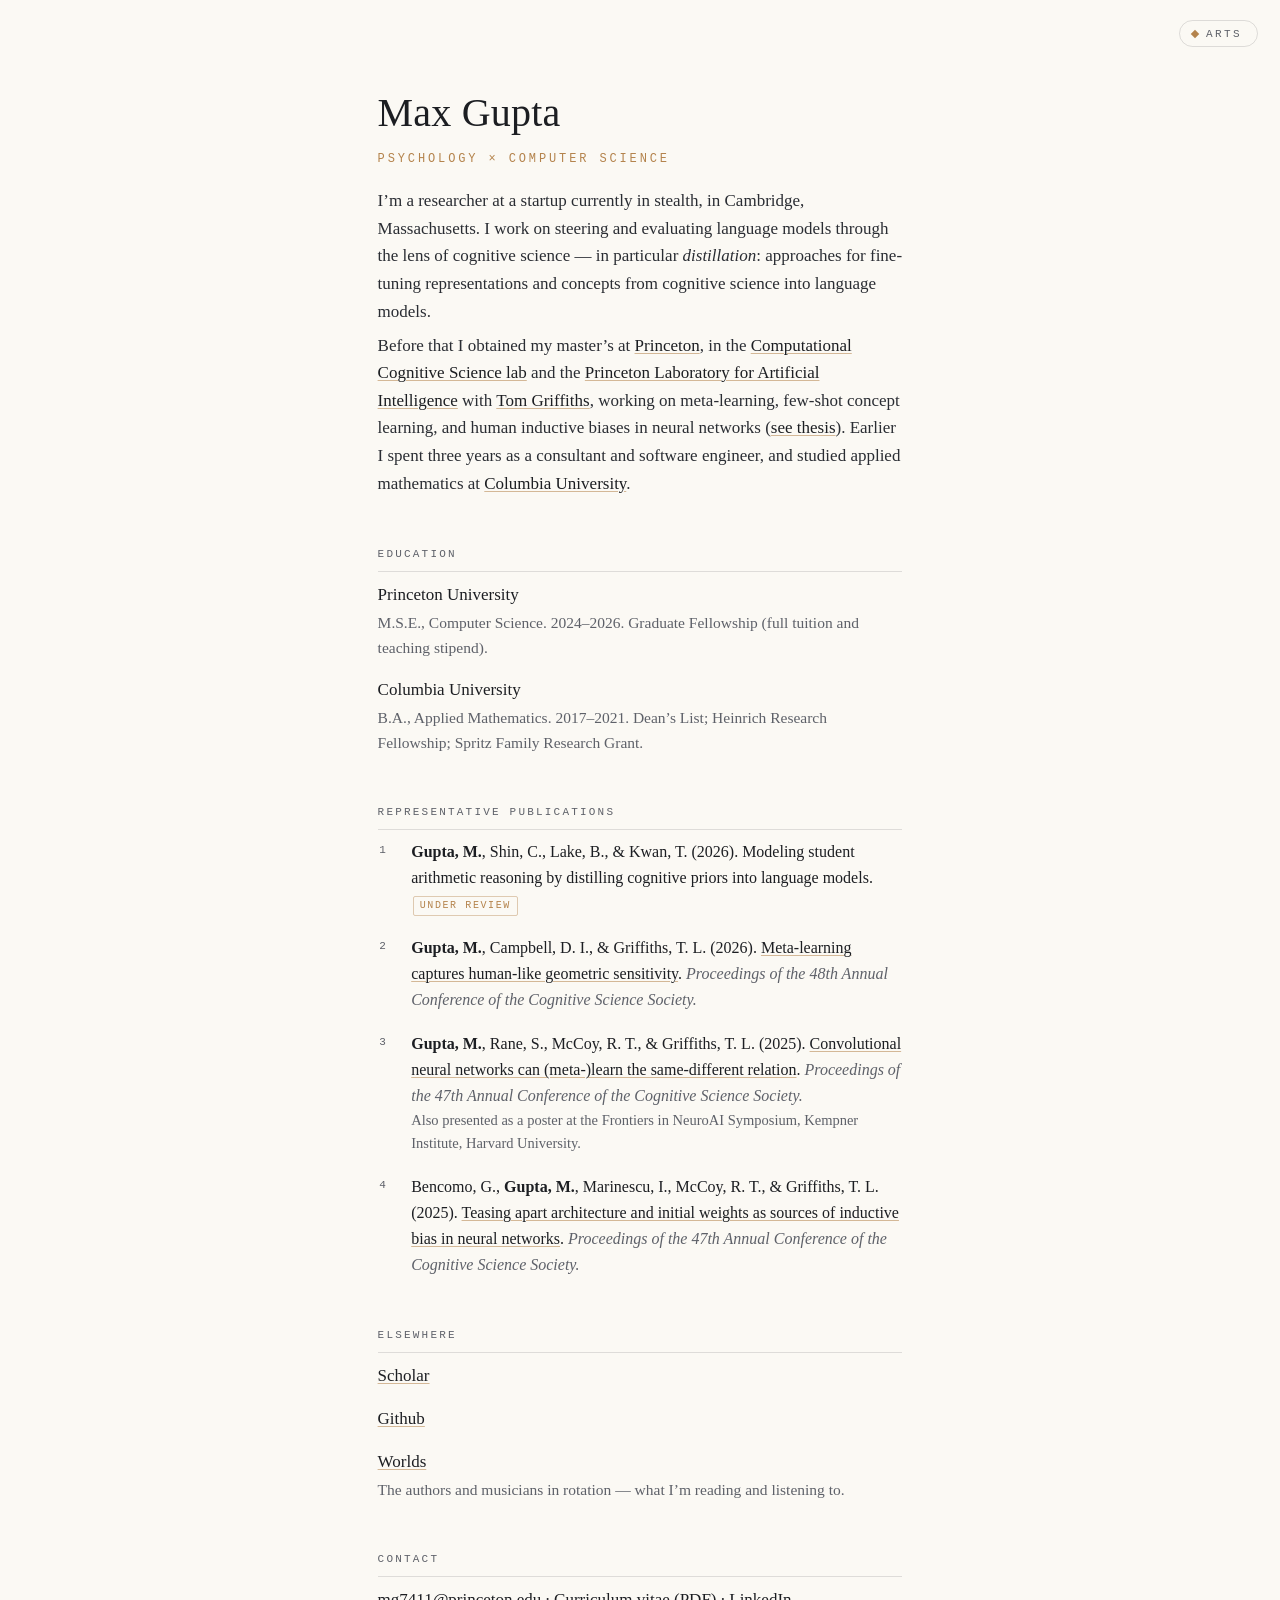
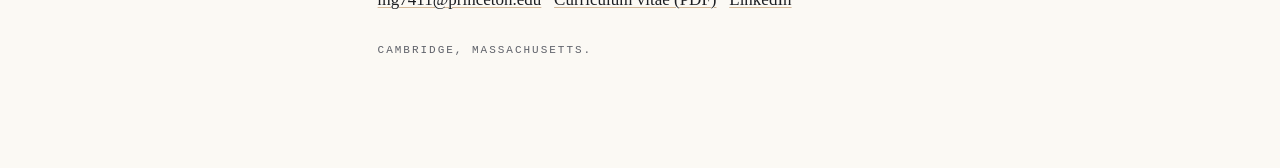
==== commit eabfc380: "Merge branch 'notes-field'" ====
--- a/index.html
+++ b/index.html
@@ -4,9 +4,9 @@
 <meta charset="utf-8">
 <meta name="viewport" content="width=device-width, initial-scale=1">
 <title>Max Gupta</title>
-<meta name="description" content="Max Gupta — Researcher and Member of Technical Staff at Prior Computers, working on steering and evaluating language models through the lens of cognitive science.">
+<meta name="description" content="Max Gupta — researcher at a stealth startup, working on steering and evaluating language models through the lens of cognitive science.">
 <meta property="og:title" content="Max Gupta">
-<meta property="og:description" content="Psychology × Computer Science. Researcher at Prior Computers, Cambridge MA.">
+<meta property="og:description" content="Psychology × Computer Science. Researcher at a stealth startup, Cambridge MA.">
 <meta property="og:type" content="profile">
 <meta name="author" content="Max Gupta">
 <link rel="icon" href="data:image/svg+xml,%3Csvg%20xmlns='http://www.w3.org/2000/svg'%20viewBox='0%200%2016%2016'%3E%3Cellipse%20cx='7.2'%20cy='10'%20rx='4.6'%20ry='3.2'%20fill='%23B4834C'%20transform='rotate(-20%207.2%2010)'/%3E%3Cline%20x1='11.2'%20y1='9'%20x2='11.2'%20y2='1.6'%20stroke='%23B4834C'%20stroke-width='1.3'/%3E%3C/svg%3E">
@@ -304,14 +304,13 @@
     <h1>Max Gupta</h1>
     <p class="sub">Psychology &#215; Computer Science</p>
     <p class="bio">
-      I&rsquo;m a Researcher and Member of Technical Staff at
-      <a href="https://priorcomputers.ai">Prior Computers</a> in Cambridge, Massachusetts. I work on
+      I&rsquo;m a researcher at a startup currently in stealth, in Cambridge, Massachusetts. I work on
       steering and evaluating language models through the lens of cognitive science &mdash; in
       particular <em>distillation</em>: approaches for fine-tuning representations and concepts from
       cognitive science into language models.
     </p>
     <p class="bio">
-      Before Prior I obtained my master&rsquo;s at <a href="https://www.princeton.edu/">Princeton</a>, in the
+      Before that I obtained my master&rsquo;s at <a href="https://www.princeton.edu/">Princeton</a>, in the
       <a href="https://cocosci.princeton.edu/">Computational Cognitive Science lab</a> and the
       <a href="https://ai.princeton.edu">Princeton Laboratory for Artificial Intelligence</a> with
       <a href="https://cocosci.princeton.edu/tom/index.php">Tom Griffiths</a>, working on
@@ -378,7 +377,6 @@
   <section>
     <h2>Contact</h2>
     <p class="contact">
-      <a href="mailto:max@priorcomputers.ai">max@priorcomputers.ai</a> &middot;
       <a href="mailto:mg7411@princeton.edu">mg7411@princeton.edu</a> &middot;
       <a href="assets/Max%20Gupta%20CV-2026.pdf">Curriculum vitae (PDF)</a> &middot;
       <a href="https://www.linkedin.com/in/max-g-991112a5/">LinkedIn</a>
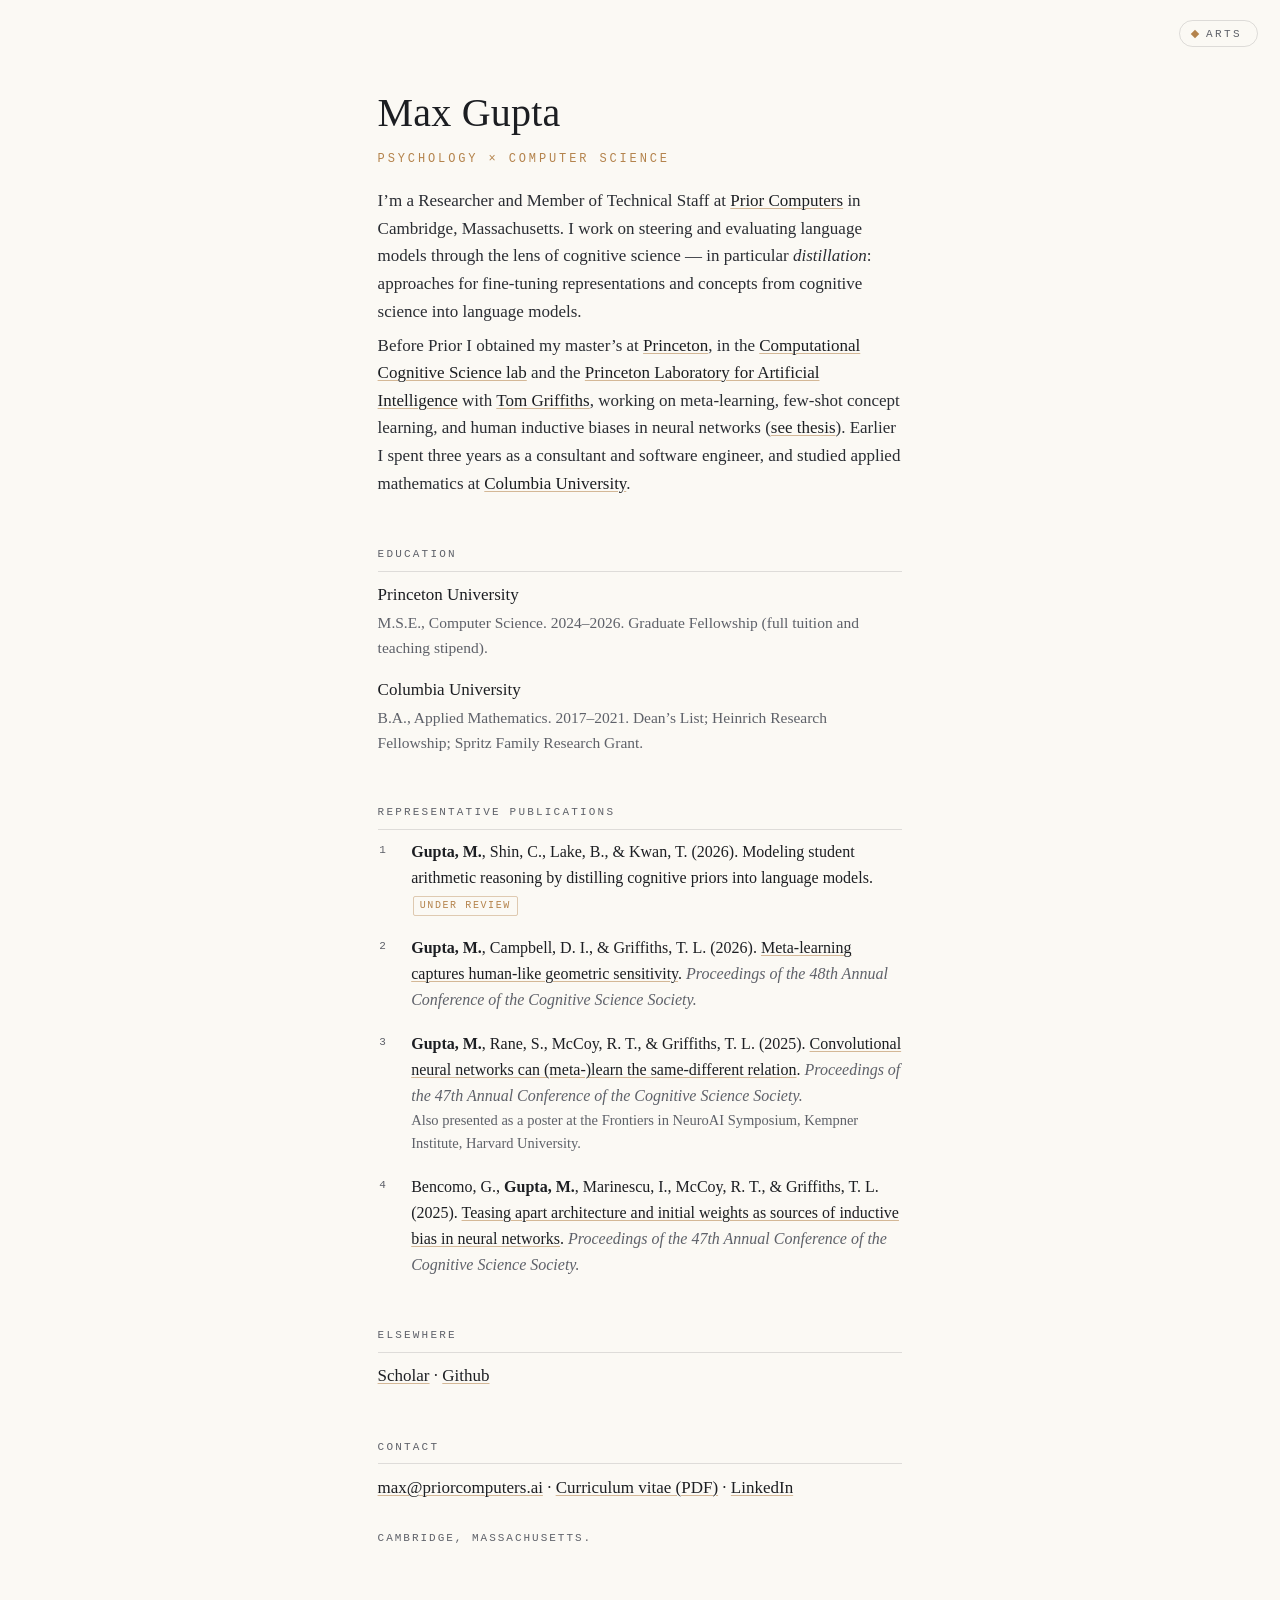
==== commit 9a0b4e06: "site: worlds leaves the science page, contact down to one address Worlds now lives only in the field" ====
--- a/index.html
+++ b/index.html
@@ -4,9 +4,9 @@
 <meta charset="utf-8">
 <meta name="viewport" content="width=device-width, initial-scale=1">
 <title>Max Gupta</title>
-<meta name="description" content="Max Gupta — researcher at a stealth startup, working on steering and evaluating language models through the lens of cognitive science.">
+<meta name="description" content="Max Gupta — Researcher and Member of Technical Staff at Prior Computers, working on steering and evaluating language models through the lens of cognitive science.">
 <meta property="og:title" content="Max Gupta">
-<meta property="og:description" content="Psychology × Computer Science. Researcher at a stealth startup, Cambridge MA.">
+<meta property="og:description" content="Psychology × Computer Science. Researcher at Prior Computers, Cambridge MA.">
 <meta property="og:type" content="profile">
 <meta name="author" content="Max Gupta">
 <link rel="icon" href="data:image/svg+xml,%3Csvg%20xmlns='http://www.w3.org/2000/svg'%20viewBox='0%200%2016%2016'%3E%3Cellipse%20cx='7.2'%20cy='10'%20rx='4.6'%20ry='3.2'%20fill='%23B4834C'%20transform='rotate(-20%207.2%2010)'/%3E%3Cline%20x1='11.2'%20y1='9'%20x2='11.2'%20y2='1.6'%20stroke='%23B4834C'%20stroke-width='1.3'/%3E%3C/svg%3E">
@@ -304,13 +304,14 @@
     <h1>Max Gupta</h1>
     <p class="sub">Psychology &#215; Computer Science</p>
     <p class="bio">
-      I&rsquo;m a researcher at a startup currently in stealth, in Cambridge, Massachusetts. I work on
+      I&rsquo;m a Researcher and Member of Technical Staff at
+      <a href="https://priorcomputers.ai">Prior Computers</a> in Cambridge, Massachusetts. I work on
       steering and evaluating language models through the lens of cognitive science &mdash; in
       particular <em>distillation</em>: approaches for fine-tuning representations and concepts from
       cognitive science into language models.
     </p>
     <p class="bio">
-      Before that I obtained my master&rsquo;s at <a href="https://www.princeton.edu/">Princeton</a>, in the
+      Before Prior I obtained my master&rsquo;s at <a href="https://www.princeton.edu/">Princeton</a>, in the
       <a href="https://cocosci.princeton.edu/">Computational Cognitive Science lab</a> and the
       <a href="https://ai.princeton.edu">Princeton Laboratory for Artificial Intelligence</a> with
       <a href="https://cocosci.princeton.edu/tom/index.php">Tom Griffiths</a>, working on
@@ -366,18 +367,16 @@
 
   <section>
     <h2>Elsewhere</h2>
-    <dl class="cv">
-      <dt><a href="https://scholar.google.com/citations?user=8n1BqYUAAAAJ&amp;hl=en">Scholar</a></dt>
-      <dt><a href="https://github.com/MaxDGU">Github</a></dt>
-      <dt><a href="./worlds.html">Worlds</a></dt>
-      <dd>The authors and musicians in rotation &mdash; what I&rsquo;m reading and listening to.</dd>
-    </dl>
+    <p class="contact">
+      <a href="https://scholar.google.com/citations?user=8n1BqYUAAAAJ&amp;hl=en">Scholar</a> &middot;
+      <a href="https://github.com/MaxDGU">Github</a>
+    </p>
   </section>
 
   <section>
     <h2>Contact</h2>
     <p class="contact">
-      <a href="mailto:mg7411@princeton.edu">mg7411@princeton.edu</a> &middot;
+      <a href="mailto:max@priorcomputers.ai">max@priorcomputers.ai</a> &middot;
       <a href="assets/Max%20Gupta%20CV-2026.pdf">Curriculum vitae (PDF)</a> &middot;
       <a href="https://www.linkedin.com/in/max-g-991112a5/">LinkedIn</a>
     </p>
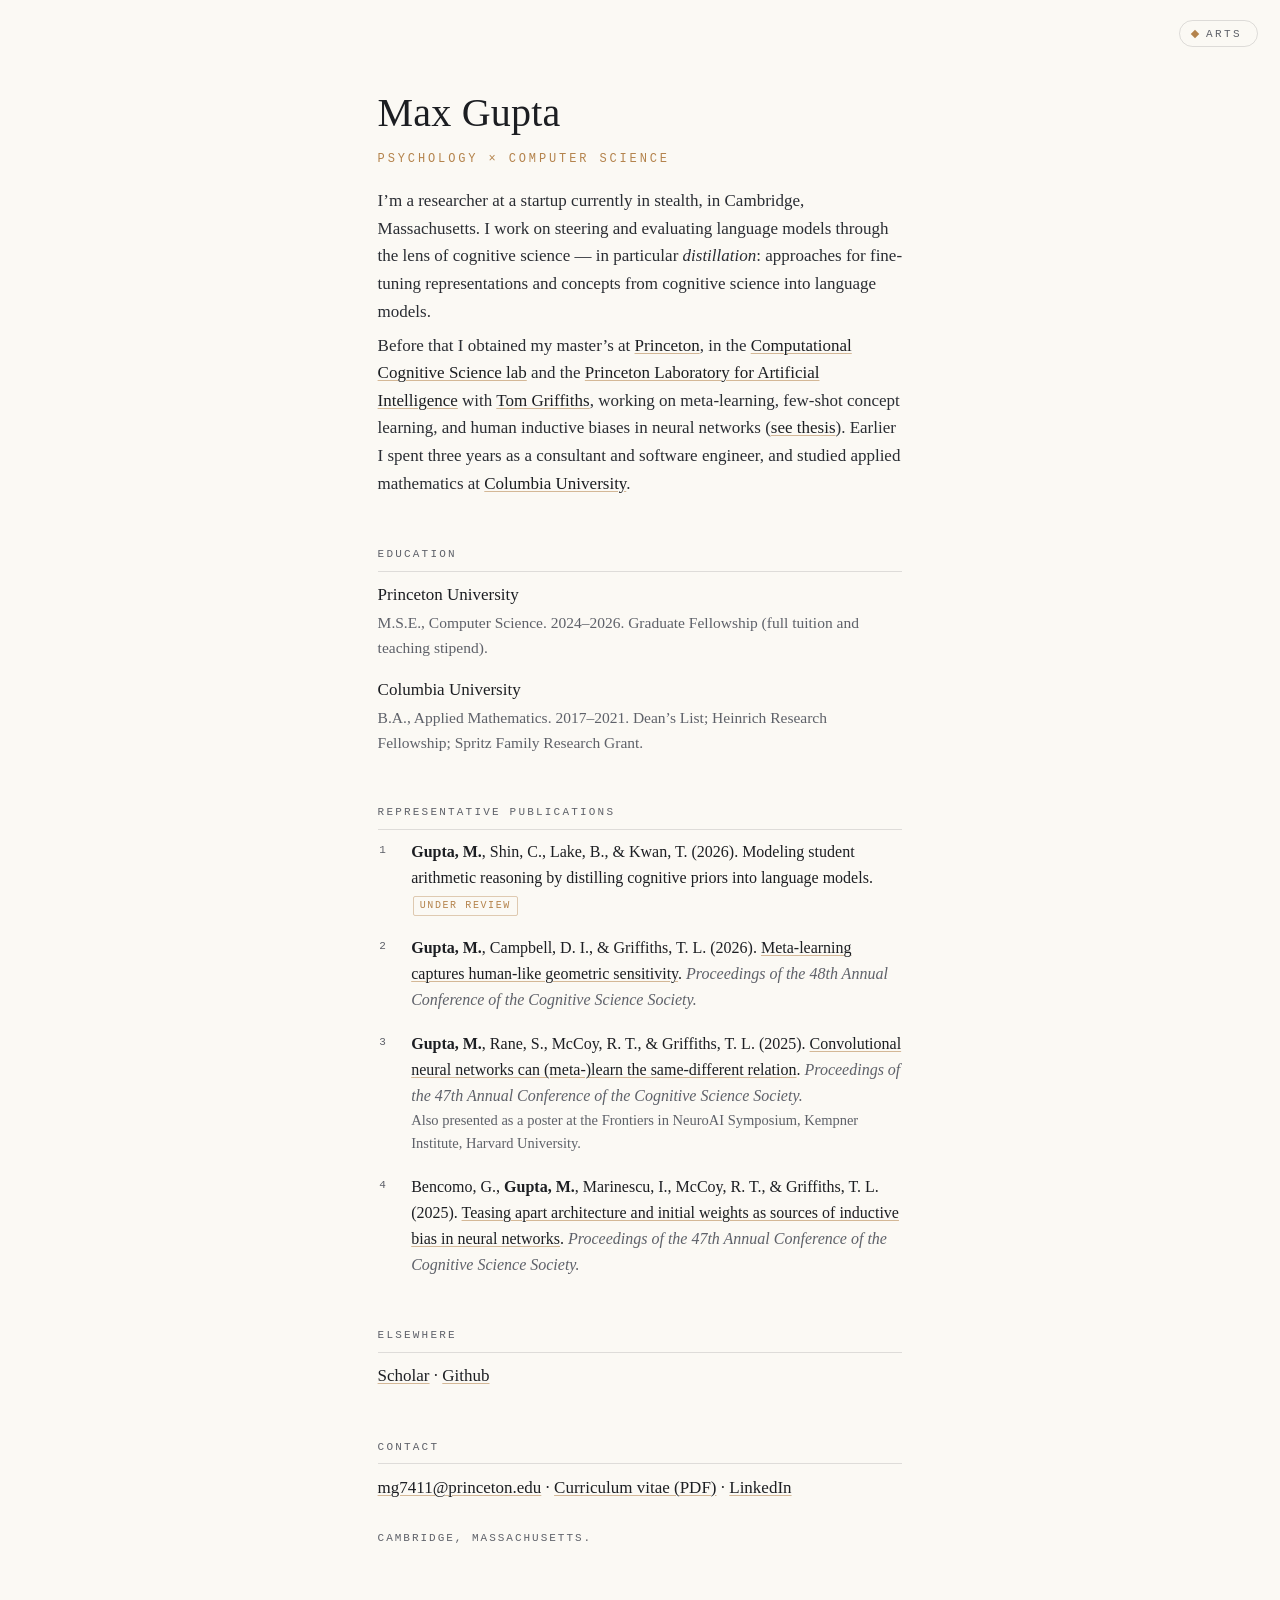
==== commit 4b1eb15b: "site: worlds leaves the science page, contact down to one address Worlds now lives only in the field" ====
--- a/index.html
+++ b/index.html
@@ -4,9 +4,9 @@
 <meta charset="utf-8">
 <meta name="viewport" content="width=device-width, initial-scale=1">
 <title>Max Gupta</title>
-<meta name="description" content="Max Gupta — Researcher and Member of Technical Staff at Prior Computers, working on steering and evaluating language models through the lens of cognitive science.">
+<meta name="description" content="Max Gupta — researcher at a stealth startup, working on steering and evaluating language models through the lens of cognitive science.">
 <meta property="og:title" content="Max Gupta">
-<meta property="og:description" content="Psychology × Computer Science. Researcher at Prior Computers, Cambridge MA.">
+<meta property="og:description" content="Psychology × Computer Science. Researcher at a stealth startup, Cambridge MA.">
 <meta property="og:type" content="profile">
 <meta name="author" content="Max Gupta">
 <link rel="icon" href="data:image/svg+xml,%3Csvg%20xmlns='http://www.w3.org/2000/svg'%20viewBox='0%200%2016%2016'%3E%3Cellipse%20cx='7.2'%20cy='10'%20rx='4.6'%20ry='3.2'%20fill='%23B4834C'%20transform='rotate(-20%207.2%2010)'/%3E%3Cline%20x1='11.2'%20y1='9'%20x2='11.2'%20y2='1.6'%20stroke='%23B4834C'%20stroke-width='1.3'/%3E%3C/svg%3E">
@@ -304,14 +304,13 @@
     <h1>Max Gupta</h1>
     <p class="sub">Psychology &#215; Computer Science</p>
     <p class="bio">
-      I&rsquo;m a Researcher and Member of Technical Staff at
-      <a href="https://priorcomputers.ai">Prior Computers</a> in Cambridge, Massachusetts. I work on
+      I&rsquo;m a researcher at a startup currently in stealth, in Cambridge, Massachusetts. I work on
       steering and evaluating language models through the lens of cognitive science &mdash; in
       particular <em>distillation</em>: approaches for fine-tuning representations and concepts from
       cognitive science into language models.
     </p>
     <p class="bio">
-      Before Prior I obtained my master&rsquo;s at <a href="https://www.princeton.edu/">Princeton</a>, in the
+      Before that I obtained my master&rsquo;s at <a href="https://www.princeton.edu/">Princeton</a>, in the
       <a href="https://cocosci.princeton.edu/">Computational Cognitive Science lab</a> and the
       <a href="https://ai.princeton.edu">Princeton Laboratory for Artificial Intelligence</a> with
       <a href="https://cocosci.princeton.edu/tom/index.php">Tom Griffiths</a>, working on
@@ -376,7 +375,7 @@
   <section>
     <h2>Contact</h2>
     <p class="contact">
-      <a href="mailto:max@priorcomputers.ai">max@priorcomputers.ai</a> &middot;
+      <a href="mailto:mg7411@princeton.edu">mg7411@princeton.edu</a> &middot;
       <a href="assets/Max%20Gupta%20CV-2026.pdf">Curriculum vitae (PDF)</a> &middot;
       <a href="https://www.linkedin.com/in/max-g-991112a5/">LinkedIn</a>
     </p>
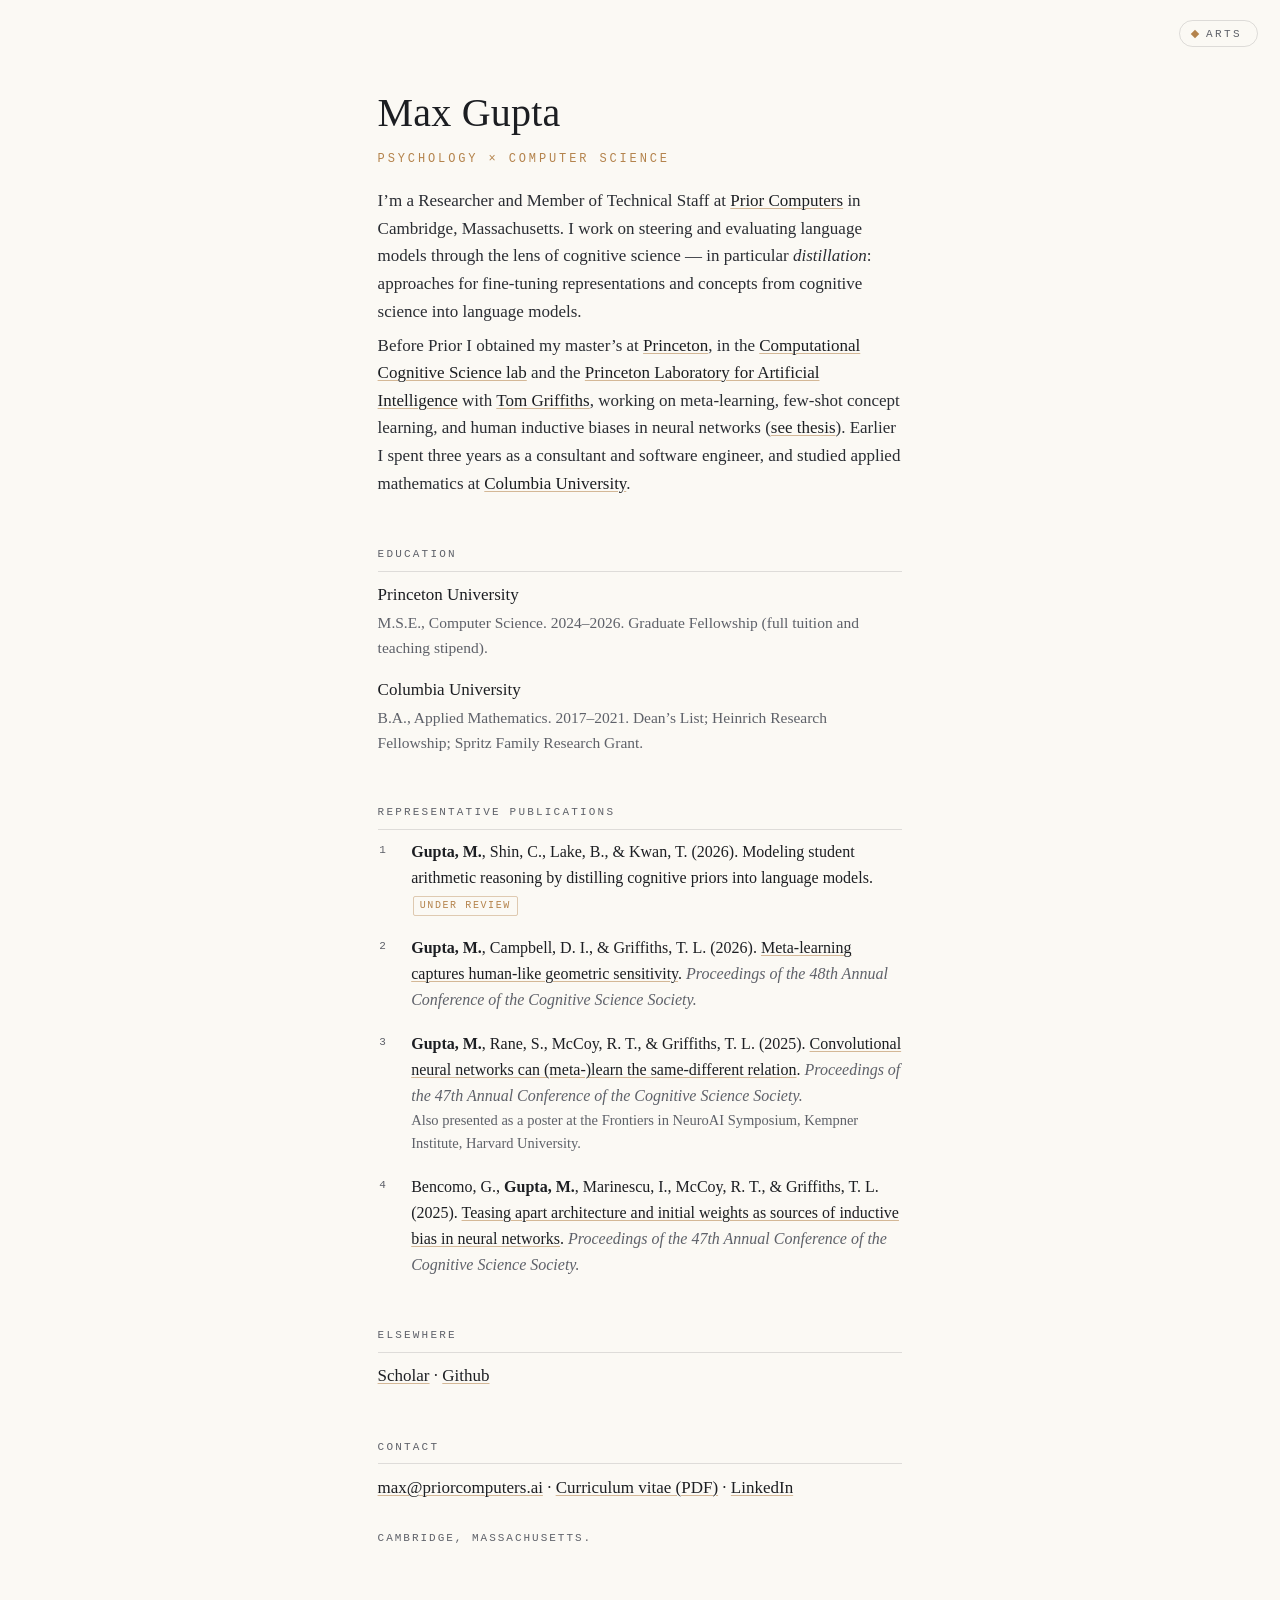
==== commit 59546466: "Merge branch 'notes-field'" ====
--- a/index.html
+++ b/index.html
@@ -4,9 +4,9 @@
 <meta charset="utf-8">
 <meta name="viewport" content="width=device-width, initial-scale=1">
 <title>Max Gupta</title>
-<meta name="description" content="Max Gupta — researcher at a stealth startup, working on steering and evaluating language models through the lens of cognitive science.">
+<meta name="description" content="Max Gupta — Researcher and Member of Technical Staff at Prior Computers, working on steering and evaluating language models through the lens of cognitive science.">
 <meta property="og:title" content="Max Gupta">
-<meta property="og:description" content="Psychology × Computer Science. Researcher at a stealth startup, Cambridge MA.">
+<meta property="og:description" content="Psychology × Computer Science. Researcher at Prior Computers, Cambridge MA.">
 <meta property="og:type" content="profile">
 <meta name="author" content="Max Gupta">
 <link rel="icon" href="data:image/svg+xml,%3Csvg%20xmlns='http://www.w3.org/2000/svg'%20viewBox='0%200%2016%2016'%3E%3Cellipse%20cx='7.2'%20cy='10'%20rx='4.6'%20ry='3.2'%20fill='%23B4834C'%20transform='rotate(-20%207.2%2010)'/%3E%3Cline%20x1='11.2'%20y1='9'%20x2='11.2'%20y2='1.6'%20stroke='%23B4834C'%20stroke-width='1.3'/%3E%3C/svg%3E">
@@ -304,13 +304,14 @@
     <h1>Max Gupta</h1>
     <p class="sub">Psychology &#215; Computer Science</p>
     <p class="bio">
-      I&rsquo;m a researcher at a startup currently in stealth, in Cambridge, Massachusetts. I work on
+      I&rsquo;m a Researcher and Member of Technical Staff at
+      <a href="https://priorcomputers.ai">Prior Computers</a> in Cambridge, Massachusetts. I work on
       steering and evaluating language models through the lens of cognitive science &mdash; in
       particular <em>distillation</em>: approaches for fine-tuning representations and concepts from
       cognitive science into language models.
     </p>
     <p class="bio">
-      Before that I obtained my master&rsquo;s at <a href="https://www.princeton.edu/">Princeton</a>, in the
+      Before Prior I obtained my master&rsquo;s at <a href="https://www.princeton.edu/">Princeton</a>, in the
       <a href="https://cocosci.princeton.edu/">Computational Cognitive Science lab</a> and the
       <a href="https://ai.princeton.edu">Princeton Laboratory for Artificial Intelligence</a> with
       <a href="https://cocosci.princeton.edu/tom/index.php">Tom Griffiths</a>, working on
@@ -375,7 +376,7 @@
   <section>
     <h2>Contact</h2>
     <p class="contact">
-      <a href="mailto:mg7411@princeton.edu">mg7411@princeton.edu</a> &middot;
+      <a href="mailto:max@priorcomputers.ai">max@priorcomputers.ai</a> &middot;
       <a href="assets/Max%20Gupta%20CV-2026.pdf">Curriculum vitae (PDF)</a> &middot;
       <a href="https://www.linkedin.com/in/max-g-991112a5/">LinkedIn</a>
     </p>
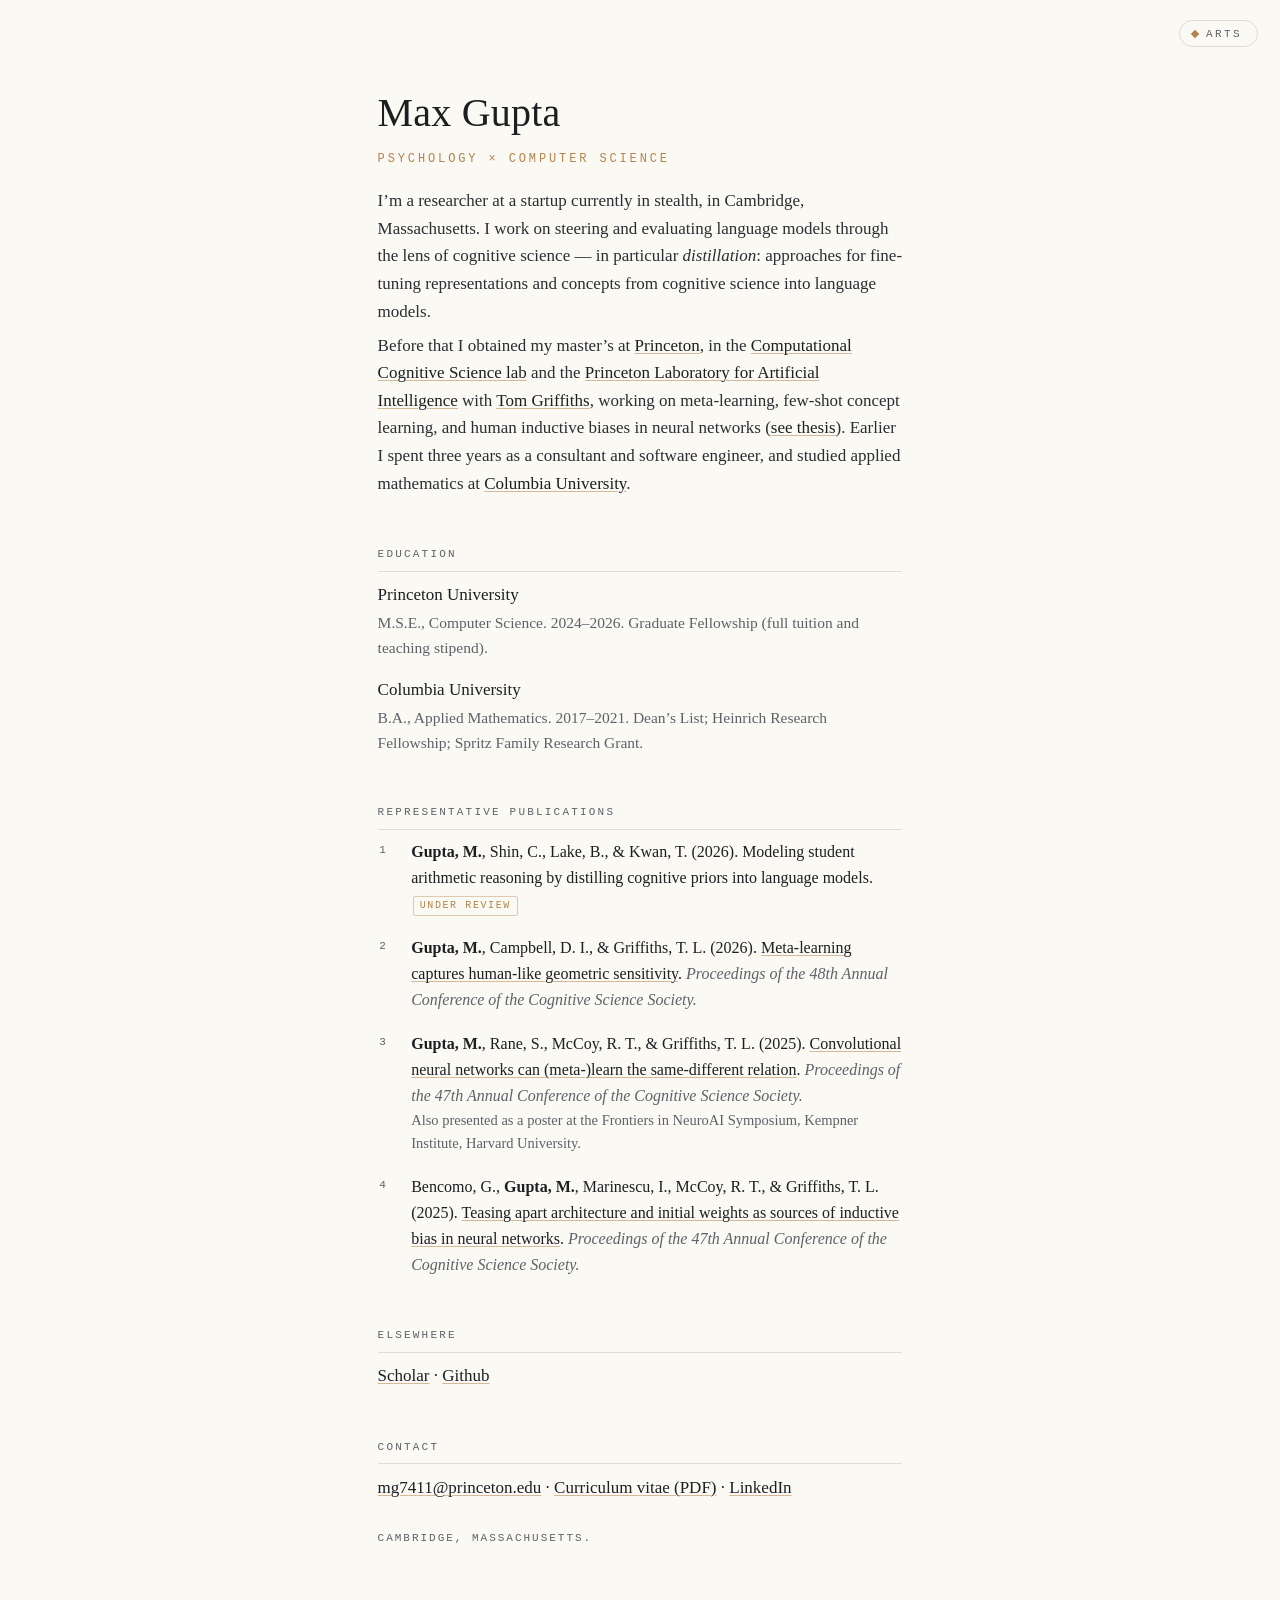
==== commit 18bb721d: "Merge branch 'notes-field'" ====
--- a/index.html
+++ b/index.html
@@ -4,9 +4,9 @@
 <meta charset="utf-8">
 <meta name="viewport" content="width=device-width, initial-scale=1">
 <title>Max Gupta</title>
-<meta name="description" content="Max Gupta — Researcher and Member of Technical Staff at Prior Computers, working on steering and evaluating language models through the lens of cognitive science.">
+<meta name="description" content="Max Gupta — researcher at a stealth startup, working on steering and evaluating language models through the lens of cognitive science.">
 <meta property="og:title" content="Max Gupta">
-<meta property="og:description" content="Psychology × Computer Science. Researcher at Prior Computers, Cambridge MA.">
+<meta property="og:description" content="Psychology × Computer Science. Researcher at a stealth startup, Cambridge MA.">
 <meta property="og:type" content="profile">
 <meta name="author" content="Max Gupta">
 <link rel="icon" href="data:image/svg+xml,%3Csvg%20xmlns='http://www.w3.org/2000/svg'%20viewBox='0%200%2016%2016'%3E%3Cellipse%20cx='7.2'%20cy='10'%20rx='4.6'%20ry='3.2'%20fill='%23B4834C'%20transform='rotate(-20%207.2%2010)'/%3E%3Cline%20x1='11.2'%20y1='9'%20x2='11.2'%20y2='1.6'%20stroke='%23B4834C'%20stroke-width='1.3'/%3E%3C/svg%3E">
@@ -304,14 +304,13 @@
     <h1>Max Gupta</h1>
     <p class="sub">Psychology &#215; Computer Science</p>
     <p class="bio">
-      I&rsquo;m a Researcher and Member of Technical Staff at
-      <a href="https://priorcomputers.ai">Prior Computers</a> in Cambridge, Massachusetts. I work on
+      I&rsquo;m a researcher at a startup currently in stealth, in Cambridge, Massachusetts. I work on
       steering and evaluating language models through the lens of cognitive science &mdash; in
       particular <em>distillation</em>: approaches for fine-tuning representations and concepts from
       cognitive science into language models.
     </p>
     <p class="bio">
-      Before Prior I obtained my master&rsquo;s at <a href="https://www.princeton.edu/">Princeton</a>, in the
+      Before that I obtained my master&rsquo;s at <a href="https://www.princeton.edu/">Princeton</a>, in the
       <a href="https://cocosci.princeton.edu/">Computational Cognitive Science lab</a> and the
       <a href="https://ai.princeton.edu">Princeton Laboratory for Artificial Intelligence</a> with
       <a href="https://cocosci.princeton.edu/tom/index.php">Tom Griffiths</a>, working on
@@ -376,7 +375,7 @@
   <section>
     <h2>Contact</h2>
     <p class="contact">
-      <a href="mailto:max@priorcomputers.ai">max@priorcomputers.ai</a> &middot;
+      <a href="mailto:mg7411@princeton.edu">mg7411@princeton.edu</a> &middot;
       <a href="assets/Max%20Gupta%20CV-2026.pdf">Curriculum vitae (PDF)</a> &middot;
       <a href="https://www.linkedin.com/in/max-g-991112a5/">LinkedIn</a>
     </p>
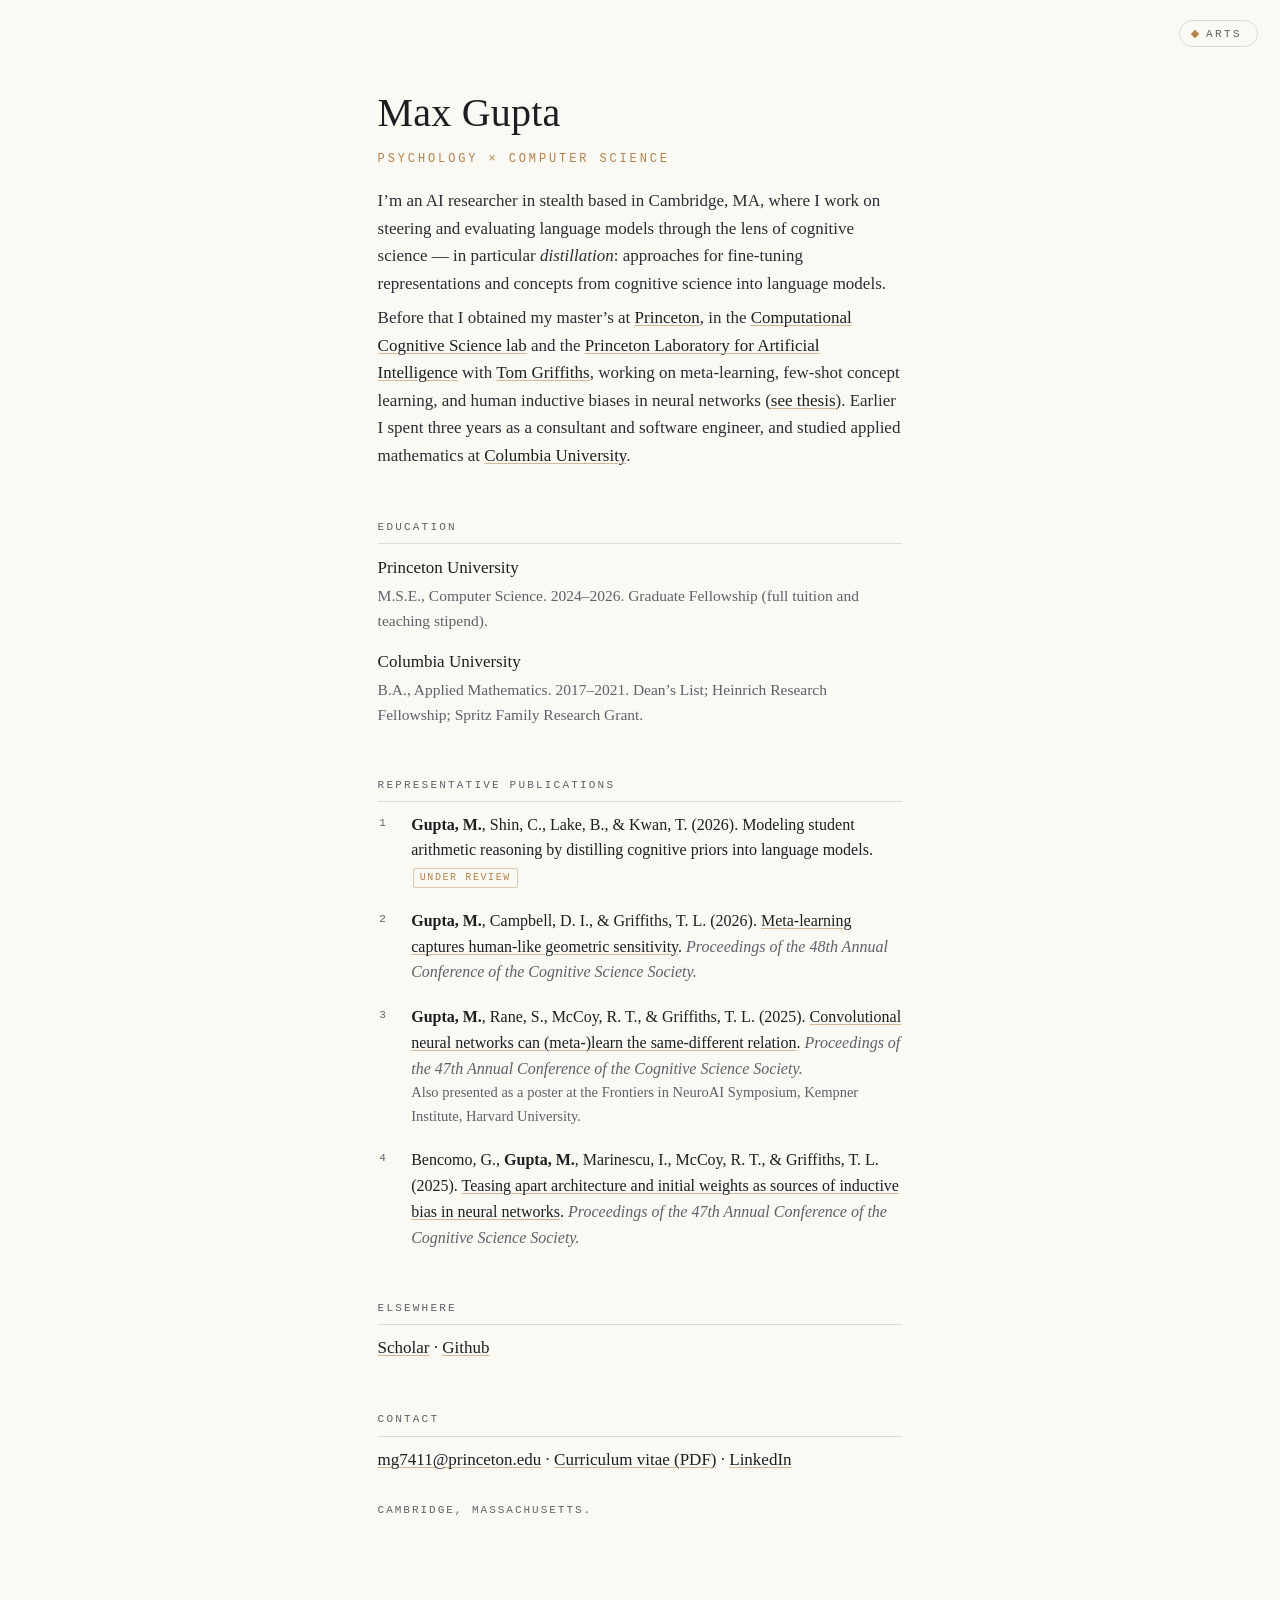
==== commit a3fefe11: "site: tighten the opening line "AI researcher in stealth based in Cambridge, MA, where I work on ..." ====
--- a/index.html
+++ b/index.html
@@ -4,9 +4,9 @@
 <meta charset="utf-8">
 <meta name="viewport" content="width=device-width, initial-scale=1">
 <title>Max Gupta</title>
-<meta name="description" content="Max Gupta — researcher at a stealth startup, working on steering and evaluating language models through the lens of cognitive science.">
+<meta name="description" content="Max Gupta — AI researcher in stealth, based in Cambridge, MA, working on steering and evaluating language models through the lens of cognitive science.">
 <meta property="og:title" content="Max Gupta">
-<meta property="og:description" content="Psychology × Computer Science. Researcher at a stealth startup, Cambridge MA.">
+<meta property="og:description" content="Psychology × Computer Science. AI researcher in stealth, Cambridge, MA.">
 <meta property="og:type" content="profile">
 <meta name="author" content="Max Gupta">
 <link rel="icon" href="data:image/svg+xml,%3Csvg%20xmlns='http://www.w3.org/2000/svg'%20viewBox='0%200%2016%2016'%3E%3Cellipse%20cx='7.2'%20cy='10'%20rx='4.6'%20ry='3.2'%20fill='%23B4834C'%20transform='rotate(-20%207.2%2010)'/%3E%3Cline%20x1='11.2'%20y1='9'%20x2='11.2'%20y2='1.6'%20stroke='%23B4834C'%20stroke-width='1.3'/%3E%3C/svg%3E">
@@ -304,7 +304,7 @@
     <h1>Max Gupta</h1>
     <p class="sub">Psychology &#215; Computer Science</p>
     <p class="bio">
-      I&rsquo;m a researcher at a startup currently in stealth, in Cambridge, Massachusetts. I work on
+      I&rsquo;m an AI researcher in stealth based in Cambridge, MA, where I work on
       steering and evaluating language models through the lens of cognitive science &mdash; in
       particular <em>distillation</em>: approaches for fine-tuning representations and concepts from
       cognitive science into language models.
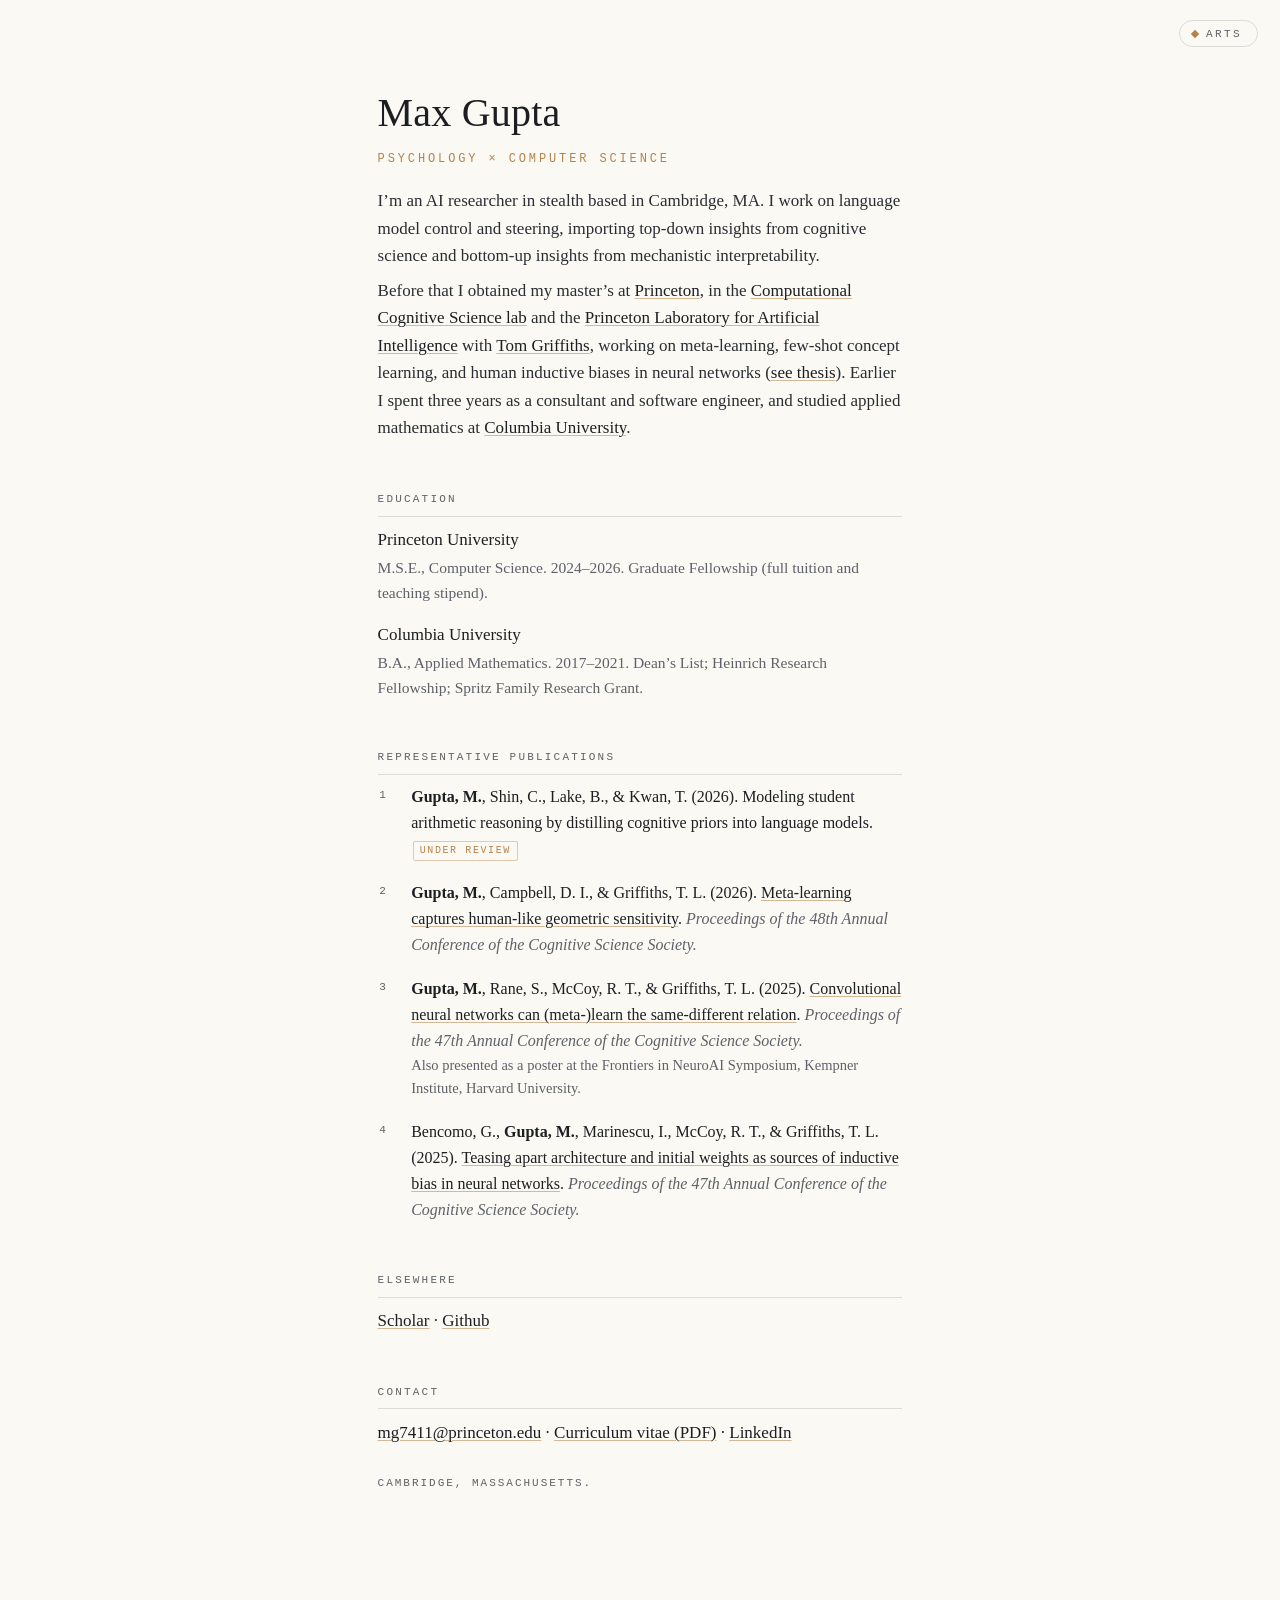
==== commit ffcd7f04: "site: reframe intro around control and steering" ====
--- a/index.html
+++ b/index.html
@@ -304,10 +304,9 @@
     <h1>Max Gupta</h1>
     <p class="sub">Psychology &#215; Computer Science</p>
     <p class="bio">
-      I&rsquo;m an AI researcher in stealth based in Cambridge, MA, where I work on
-      steering and evaluating language models through the lens of cognitive science &mdash; in
-      particular <em>distillation</em>: approaches for fine-tuning representations and concepts from
-      cognitive science into language models.
+      I&rsquo;m an AI researcher in stealth based in Cambridge, MA. I work on language model
+      control and steering, importing top-down insights from cognitive science and bottom-up
+      insights from mechanistic interpretability.
     </p>
     <p class="bio">
       Before that I obtained my master&rsquo;s at <a href="https://www.princeton.edu/">Princeton</a>, in the
